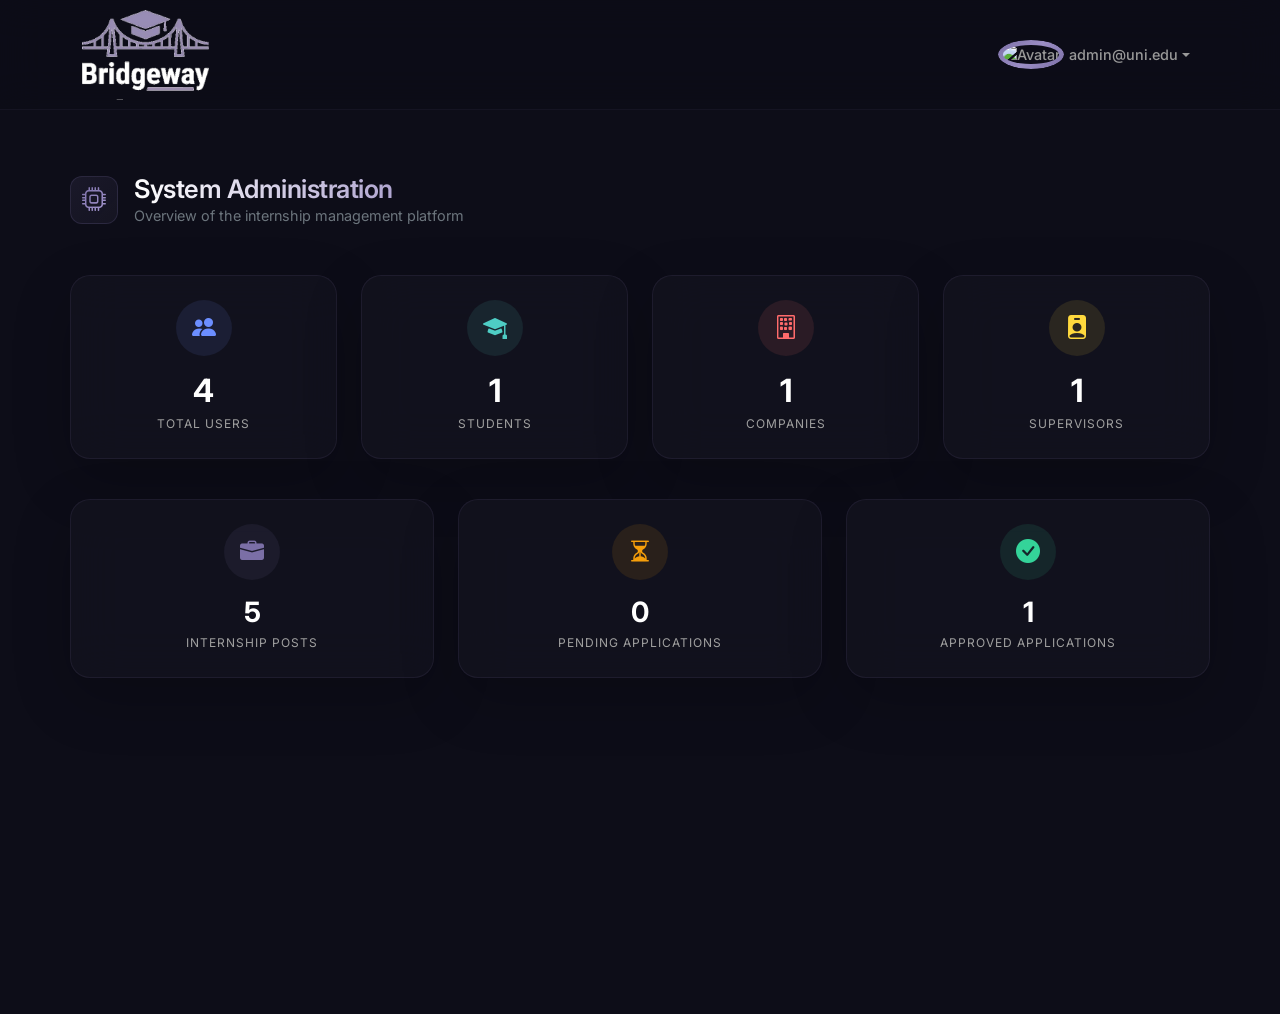
==== admin.html @ b1918a03 "Deploy landing page and demos to GitHub Pages" ====
<!DOCTYPE html>

<html data-bs-theme="dark" lang="en">
<head>
<meta charset="utf-8"/>
<meta content="width=device-width, initial-scale=1.0" name="viewport"/>
<title>University Admin Dashboard - Bridgeway</title>
<link href="https://cdn.jsdelivr.net/npm/bootstrap@5.3.0/dist/css/bootstrap.min.css" rel="stylesheet"/>
<link href="https://fonts.googleapis.com/css2?family=Inter:wght@300;400;500;600;700&amp;display=swap" rel="stylesheet"/>
<link href="https://cdn.jsdelivr.net/npm/bootstrap-icons@1.11.0/font/bootstrap-icons.css" rel="stylesheet"/>
<link href="css/site.css?v=UJ7ySZKUThMV98PGO5guDi1G_SBM0ghPdgVVkOLqP_Y" rel="stylesheet">
</link></head>
<body class="position-relative" style="min-height: 100vh; overflow-x: hidden;">
<div class="bg-blob"></div>
<div class="bg-blob-2"></div>
<div class="bg-blob-3"></div>
<nav class="navbar navbar-expand-lg sticky-top" id="mainNav" style="z-index: 1000;">
<div class="container">
<a class="navbar-brand d-flex align-items-center py-0" href="index.html" style="margin-right: 2rem;">
<img alt="Bridgeway" src="images/logo.png?v=2" style="height: 90px; object-fit: contain;"/>
</a>
<button class="navbar-toggler" data-bs-target="#navbarNav" data-bs-toggle="collapse" type="button">
<span class="navbar-toggler-icon"></span>
</button>
<div class="collapse navbar-collapse" id="navbarNav">
<ul class="navbar-nav ms-auto align-items-center">
<li class="nav-item dropdown">
<a aria-expanded="false" class="nav-link dropdown-toggle d-flex align-items-center" data-bs-toggle="dropdown" href="#" id="navbarDropdown" role="button" style="color: #fff; font-weight: 500;">
<div class="profile-avatar me-2">
<img alt="Avatar" class="rounded-circle" height="32" src="https://ui-avatars.com/api/?name=admin@uni.edu&amp;background=141420&amp;color=9B8EC4&amp;size=32" width="32"/>
</div>
<span>admin@uni.edu</span>
</a>
<ul aria-labelledby="navbarDropdown" class="dropdown-menu dropdown-menu-end shadow-lg premium-dropdown" style="background: rgba(20, 20, 32, 0.95); backdrop-filter: blur(16px); border: 1px solid rgba(123, 111, 166, 0.15); border-radius: 12px; min-width: 220px; padding: 0.5rem; margin-top: 10px;">
<li>
<div class="px-3 py-2">
<small class="text-muted d-block mb-1" style="font-size: 0.7rem; text-transform: uppercase; letter-spacing: 1.5px;">Signed in as</small>
<strong style="color: #fff; font-size: 0.9rem; word-break: break-all;">admin@uni.edu</strong>
</div>
</li>
<li><hr class="dropdown-divider" style="border-color: rgba(123, 111, 166, 0.1); margin: 0.4rem 0;"/></li>
<li>
<a class="dropdown-item d-flex align-items-center" href="#" style="color: #ccc; border-radius: 8px; padding: 0.5rem 1rem;">
<i class="bi bi-person me-2" style="color:#7B6FA6;"></i> My Profile
                                    </a>
</li>
<li>
<a class="dropdown-item d-flex align-items-center" href="#" style="color: #ccc; border-radius: 8px; padding: 0.5rem 1rem;">
<i class="bi bi-gear me-2" style="color:#7B6FA6;"></i> Settings
                                    </a>
</li>
<li><hr class="dropdown-divider" style="border-color: rgba(123, 111, 166, 0.1); margin: 0.4rem 0;"/></li>
<li>
<form action="index.html" class="m-0 p-0" method="get">
<button class="dropdown-item d-flex align-items-center text-danger w-100 logout-btn" style="border-radius: 8px; padding: 0.5rem 1rem;" type="submit">
<i class="bi bi-box-arrow-right me-2"></i> Logout
                                        </button>
<input name="__RequestVerificationToken" type="hidden" value="CfDJ8EG141ZuL5dMm9925zzlYXS6kbwPdbvfTHVeyTjnJnSS9TiBDncG2cQsc976I3DQNIOGtUJaD5OEcI_9xfXfoqrJraQ-oEiCGIv7Y32ET3iluAPe0zQC4BBpzRICbFfIr3ZglfAmv4Jympd_bW-uQCppmQPESmj226uGtYnERm67KpGrQsYj3_W2Mtg0tj5hKQ"/></form>
</li>
</ul>
</li>
</ul>
</div>
</div>
</nav>
<main>
<div class="position-relative" style="min-height: calc(100vh - 80px); overflow: hidden; padding: 2rem 0;">
<div class="container position-relative z-1 dashboard-wrapper">
<div class="dashboard-header mb-5 d-flex align-items-center animate-slide-left">
<div class="premium-icon-box" style="width: 48px; height: 48px; border-radius: 12px; margin-right: 1rem;">
<i class="bi bi-cpu"></i>
</div>
<div>
<h2 class="mb-0 gradient-text">System Administration</h2>
<p class="text-secondary mb-0" style="font-size: 0.9rem;">Overview of the internship management platform</p>
</div>
</div>
<!-- Stats Cards Row 1 -->
<div class="row mb-4">
<div class="col-md-3 mb-3">
<div class="premium-card text-center p-4 admin-card" onclick="showDetail('users')">
<div class="stat-icon-circle mx-auto mb-3" style="width: 56px; height: 56px; background: rgba(108,142,255,0.1); border-radius: 50%; display: flex; align-items: center; justify-content: center;">
<i class="bi bi-people-fill" style="font-size:1.5rem; color:#6c8eff;"></i>
</div>
<h2 style="color:#fff; font-weight: 700; margin:0;">4</h2>
<small style="color:#a0a0a0; text-transform: uppercase; font-size: 0.75rem; letter-spacing: 1px;">Total Users</small>
</div>
</div>
<div class="col-md-3 mb-3">
<div class="premium-card text-center p-4 admin-card" onclick="showDetail('students')">
<div class="stat-icon-circle mx-auto mb-3" style="width: 56px; height: 56px; background: rgba(78,205,196,0.1); border-radius: 50%; display: flex; align-items: center; justify-content: center;">
<i class="bi bi-mortarboard-fill" style="font-size:1.5rem; color:#4ecdc4;"></i>
</div>
<h2 style="color:#fff; font-weight: 700; margin:0;">1</h2>
<small style="color:#a0a0a0; text-transform: uppercase; font-size: 0.75rem; letter-spacing: 1px;">Students</small>
</div>
</div>
<div class="col-md-3 mb-3">
<div class="premium-card text-center p-4 admin-card" onclick="showDetail('companies')">
<div class="stat-icon-circle mx-auto mb-3" style="width: 56px; height: 56px; background: rgba(255,107,107,0.1); border-radius: 50%; display: flex; align-items: center; justify-content: center;">
<i class="bi bi-building" style="font-size:1.5rem; color:#ff6b6b;"></i>
</div>
<h2 style="color:#fff; font-weight: 700; margin:0;">1</h2>
<small style="color:#a0a0a0; text-transform: uppercase; font-size: 0.75rem; letter-spacing: 1px;">Companies</small>
</div>
</div>
<div class="col-md-3 mb-3">
<div class="premium-card text-center p-4 admin-card" onclick="showDetail('supervisors')">
<div class="stat-icon-circle mx-auto mb-3" style="width: 56px; height: 56px; background: rgba(255,217,61,0.1); border-radius: 50%; display: flex; align-items: center; justify-content: center;">
<i class="bi bi-person-badge-fill" style="font-size:1.5rem; color:#ffd93d;"></i>
</div>
<h2 style="color:#fff; font-weight: 700; margin:0;">1</h2>
<small style="color:#a0a0a0; text-transform: uppercase; font-size: 0.75rem; letter-spacing: 1px;">Supervisors</small>
</div>
</div>
</div>
<!-- Stats Cards Row 2 -->
<div class="row mb-5">
<div class="col-md-4 mb-3">
<div class="premium-card text-center p-4 admin-card" onclick="showDetail('posts')">
<div class="stat-icon-circle mx-auto mb-3" style="width: 56px; height: 56px; background: rgba(123,111,166,0.1); border-radius: 50%; display: flex; align-items: center; justify-content: center;">
<i class="bi bi-briefcase-fill" style="font-size:1.5rem; color:#7B6FA6;"></i>
</div>
<h3 style="color:#fff; font-weight: 700; margin:0;">5</h3>
<small style="color:#a0a0a0; text-transform: uppercase; font-size: 0.75rem; letter-spacing: 1px;">Internship Posts</small>
</div>
</div>
<div class="col-md-4 mb-3">
<div class="premium-card text-center p-4 admin-card" onclick="showDetail('pending')">
<div class="stat-icon-circle mx-auto mb-3" style="width: 56px; height: 56px; background: rgba(245,158,11,0.1); border-radius: 50%; display: flex; align-items: center; justify-content: center;">
<i class="bi bi-hourglass-split" style="font-size:1.5rem; color:#f59e0b;"></i>
</div>
<h3 style="color:#fff; font-weight: 700; margin:0;">0</h3>
<small style="color:#a0a0a0; text-transform: uppercase; font-size: 0.75rem; letter-spacing: 1px;">Pending Applications</small>
</div>
</div>
<div class="col-md-4 mb-3">
<div class="premium-card text-center p-4 admin-card" onclick="showDetail('approved')">
<div class="stat-icon-circle mx-auto mb-3" style="width: 56px; height: 56px; background: rgba(52,211,153,0.1); border-radius: 50%; display: flex; align-items: center; justify-content: center;">
<i class="bi bi-check-circle-fill" style="font-size:1.5rem; color:#34d399;"></i>
</div>
<h3 style="color:#fff; font-weight: 700; margin:0;">1</h3>
<small style="color:#a0a0a0; text-transform: uppercase; font-size: 0.75rem; letter-spacing: 1px;">Approved Applications</small>
</div>
</div>
</div>
<!-- Detail Panels -->
<!-- Users -->
<div class="detail-panel premium-card p-4" id="detail-users" style="display:none; animation: fadeIn 0.3s ease;">
<div class="d-flex justify-content-between align-items-center mb-4">
<h5 style="color:#fff; font-weight: 600; margin:0;">All System Users</h5>
<button class="btn btn-sm text-secondary" onclick="document.getElementById('detail-users').style.display='none'"><i class="bi bi-x-lg"></i></button>
</div>
<div class="premium-table-container shadow-sm">
<table class="table-custom mb-0">
<thead><tr><th>ID</th><th>Email</th><th>Role</th><th>College</th></tr></thead>
<tbody>
<tr>
<td style="color:#fff;">1</td>
<td>admin@uni.edu</td>
<td><span class="badge" style="background: rgba(123,111,166,0.1); color: #9B8EC4;">Admin</span></td>
<td>College of IT</td>
</tr>
<tr>
<td style="color:#fff;">2</td>
<td>dr.smith@uni.edu</td>
<td><span class="badge" style="background: rgba(123,111,166,0.1); color: #9B8EC4;">Supervisor</span></td>
<td>College of IT</td>
</tr>
<tr>
<td style="color:#fff;">3</td>
<td>hr@techcorp.com</td>
<td><span class="badge" style="background: rgba(123,111,166,0.1); color: #9B8EC4;">Company</span></td>
<td>College of IT</td>
</tr>
<tr>
<td style="color:#fff;">4</td>
<td>student1@uni.edu</td>
<td><span class="badge" style="background: rgba(123,111,166,0.1); color: #9B8EC4;">Student</span></td>
<td>College of IT</td>
</tr>
</tbody>
</table>
</div>
</div>
<!-- Students -->
<div class="detail-panel premium-card p-4" id="detail-students" style="display:none; animation: fadeIn 0.3s ease;">
<div class="d-flex justify-content-between align-items-center mb-4">
<h5 style="color:#fff; font-weight: 600; margin:0;">All Students</h5>
<button class="btn btn-sm text-secondary" onclick="document.getElementById('detail-students').style.display='none'"><i class="bi bi-x-lg"></i></button>
</div>
<div class="premium-table-container shadow-sm">
<table class="table-custom mb-0">
<thead><tr><th>ID</th><th>Name</th><th>Department</th><th>GPA</th><th>Supervisor</th></tr></thead>
<tbody>
<tr>
<td style="color:#fff;">4</td>
<td style="font-weight: 500;">Alice Johnson</td>
<td>Software Engineering</td>
<td><span class="badge" style="background: rgba(255,255,255,0.1); color:#ccc;">3.5</span></td>
<td>Dr. John Smith</td>
</tr>
</tbody>
</table>
</div>
</div>
<!-- Companies -->
<div class="detail-panel premium-card p-4" id="detail-companies" style="display:none; animation: fadeIn 0.3s ease;">
<div class="d-flex justify-content-between align-items-center mb-4">
<h5 style="color:#fff; font-weight: 600; margin:0;">All Companies</h5>
<button class="btn btn-sm text-secondary" onclick="document.getElementById('detail-companies').style.display='none'"><i class="bi bi-x-lg"></i></button>
</div>
<div class="premium-table-container shadow-sm">
<table class="table-custom mb-0">
<thead><tr><th>ID</th><th>Company Name</th><th>Contact</th><th>Location</th><th>Description</th></tr></thead>
<tbody>
<tr>
<td style="color:#fff;">3</td>
<td style="font-weight: 500;"><i class="bi bi-building me-2 text-secondary"></i>Tech Corp Inc.</td>
<td>hr@techcorp.com</td>
<td>Amman</td>
<td><small style="color:#aaa;">Leading tech firm</small></td>
</tr>
</tbody>
</table>
</div>
</div>
<!-- Supervisors -->
<div class="detail-panel premium-card p-4" id="detail-supervisors" style="display:none; animation: fadeIn 0.3s ease;">
<div class="d-flex justify-content-between align-items-center mb-4">
<h5 style="color:#fff; font-weight: 600; margin:0;">All Supervisors</h5>
<button class="btn btn-sm text-secondary" onclick="document.getElementById('detail-supervisors').style.display='none'"><i class="bi bi-x-lg"></i></button>
</div>
<div class="premium-table-container shadow-sm">
<table class="table-custom mb-0">
<thead><tr><th>ID</th><th>Name</th><th>Department</th><th>College</th></tr></thead>
<tbody>
<tr>
<td style="color:#fff;">2</td>
<td style="font-weight: 500;">Dr. John Smith</td>
<td>Computer Science</td>
<td>College of IT</td>
</tr>
</tbody>
</table>
</div>
</div>
<!-- Internship Posts -->
<div class="detail-panel premium-card p-4" id="detail-posts" style="display:none; animation: fadeIn 0.3s ease;">
<div class="d-flex justify-content-between align-items-center mb-4">
<h5 style="color:#fff; font-weight: 600; margin:0;">All Internship Posts</h5>
<button class="btn btn-sm text-secondary" onclick="document.getElementById('detail-posts').style.display='none'"><i class="bi bi-x-lg"></i></button>
</div>
<div class="premium-table-container shadow-sm">
<table class="table-custom mb-0">
<thead><tr><th>ID</th><th>Title</th><th>Company</th><th>Deadline</th><th>Requirements</th></tr></thead>
<tbody>
<tr>
<td style="color:#fff;">1</td>
<td style="font-weight: 500;">test</td>
<td>Tech Corp Inc.</td>
<td>Feb 02, 2622</td>
<td><small style="color:#aaa;">test</small></td>
</tr>
<tr>
<td style="color:#fff;">2</td>
<td style="font-weight: 500;">test</td>
<td>Tech Corp Inc.</td>
<td>Jan 01, 0001</td>
<td><small style="color:#aaa;">test</small></td>
</tr>
<tr>
<td style="color:#fff;">3</td>
<td style="font-weight: 500;">test</td>
<td>Tech Corp Inc.</td>
<td>Jan 01, 0001</td>
<td><small style="color:#aaa;">test</small></td>
</tr>
<tr>
<td style="color:#fff;">4</td>
<td style="font-weight: 500;">asd</td>
<td>Tech Corp Inc.</td>
<td>Jan 01, 0001</td>
<td><small style="color:#aaa;">asd</small></td>
</tr>
<tr>
<td style="color:#fff;">5</td>
<td style="font-weight: 500;">asd</td>
<td>Tech Corp Inc.</td>
<td>Oct 10, 2026</td>
<td><small style="color:#aaa;">asd</small></td>
</tr>
</tbody>
</table>
</div>
</div>
<!-- Pending Applications -->
<div class="detail-panel premium-card p-4" id="detail-pending" style="display:none; animation: fadeIn 0.3s ease;">
<div class="d-flex justify-content-between align-items-center mb-4">
<h5 style="color:#fff; font-weight: 600; margin:0;">Pending Applications</h5>
<button class="btn btn-sm text-secondary" onclick="document.getElementById('detail-pending').style.display='none'"><i class="bi bi-x-lg"></i></button>
</div>
<div class="text-center py-4">
<p style="color:#777; margin:0;">No pending applications.</p>
</div>
</div>
<!-- Approved Applications -->
<div class="detail-panel premium-card p-4" id="detail-approved" style="display:none; animation: fadeIn 0.3s ease;">
<div class="d-flex justify-content-between align-items-center mb-4">
<h5 style="color:#fff; font-weight: 600; margin:0;">Approved Applications</h5>
<button class="btn btn-sm text-secondary" onclick="document.getElementById('detail-approved').style.display='none'"><i class="bi bi-x-lg"></i></button>
</div>
<div class="premium-table-container shadow-sm">
<table class="table-custom mb-0">
<thead><tr><th>ID</th><th>Student</th><th>Position</th><th>Company</th><th>Status</th></tr></thead>
<tbody>
<tr>
<td style="color:#fff;">2</td>
<td>Alice Johnson</td>
<td>test</td>
<td>Tech Corp Inc.</td>
<td><span class="badge-approved"><i class="bi bi-check-circle-fill me-1"></i>Approved</span></td>
</tr>
</tbody>
</table>
</div>
</div>
</div>
</div>
<style>
    @keyframes fadeIn {
        from { opacity: 0; transform: translateY(10px); }
        to { opacity: 1; transform: translateY(0); }
    }
    .admin-card:hover {
        transform: translateY(-5px) !important;
        box-shadow: 0 15px 30px rgba(0,0,0,0.4), inset 0 1px 0 rgba(255,255,255,0.15) !important;
        border-color: rgba(123, 111, 166, 0.4) !important;
    }
</style>
<script>
    function showDetail(type) {
        document.querySelectorAll('.detail-panel').forEach(p => p.style.display = 'none');
        document.querySelectorAll('.admin-card').forEach(c => c.style.borderColor = 'rgba(255, 255, 255, 0.08)');

        var panel = document.getElementById('detail-' + type);
        if (panel.dataset.open === 'true') {
            panel.dataset.open = 'false';
            return;
        }

        document.querySelectorAll('.detail-panel').forEach(p => p.dataset.open = 'false');

        panel.style.display = 'block';
        panel.dataset.open = 'true';
    }
</script>
</main>
<script src="https://cdn.jsdelivr.net/npm/bootstrap@5.3.0/dist/js/bootstrap.bundle.min.js"></script>
<script src="js/site.js?v=DLk_NJefq1UXFz713WZkG8RvA7zmrtavjk_auXyAP4o"></script>
<script>
        // Navbar scroll effect
        window.addEventListener('scroll', () => {
            const nav = document.getElementById('mainNav');
            if (nav) {
                nav.classList.toggle('scrolled', window.scrollY > 30);
            }
        });

        // Staggered fade-in for cards on page load
        document.addEventListener('DOMContentLoaded', () => {
            const cards = document.querySelectorAll('.premium-card, .admin-card, .stat-card');
            cards.forEach((card, i) => {
                card.classList.add('animate-in');
                card.style.animationDelay = `${0.08 * i}s`;
            });
        });
    </script>
</body>
</html>
---- css/site.css ----
/* ===== BRIDGEWAY DESIGN SYSTEM v2 ===== */
/* Brand Colors:
   --bw-primary:   #7B6FA6
   --bw-accent:    #9B8EC4
   --bw-highlight: #A99AD4
   --bw-surface:   #141420
   --bw-bg:        #0D0D18
*/

/* ===== BASE & TYPOGRAPHY ===== */
*, *::before, *::after {
    box-sizing: border-box;
}

html, body {
    font-family: 'Inter', -apple-system, BlinkMacSystemFont, "Segoe UI", Roboto, sans-serif;
    margin: 0;
    padding: 0;
    min-height: 100vh;
    background: #0D0D18;
    color: #d0d0d8;
}

/* ===== STAGGERED FADE-IN ANIMATIONS ===== */
@keyframes fadeInUp {
    from { opacity: 0; transform: translateY(24px); }
    to   { opacity: 1; transform: translateY(0); }
}
@keyframes fadeInScale {
    from { opacity: 0; transform: scale(0.92); }
    to   { opacity: 1; transform: scale(1); }
}
@keyframes slideInLeft {
    from { opacity: 0; transform: translateX(-30px); }
    to   { opacity: 1; transform: translateX(0); }
}
@keyframes slideInRight {
    from { opacity: 0; transform: translateX(30px); }
    to   { opacity: 1; transform: translateX(0); }
}
@keyframes shimmer {
    0%   { background-position: -200% 0; }
    100% { background-position: 200% 0; }
}
@keyframes pulseGlow {
    0%, 100% { box-shadow: 0 0 20px rgba(123, 111, 166, 0.15); }
    50%      { box-shadow: 0 0 35px rgba(123, 111, 166, 0.3); }
}
@keyframes blobFloat {
    0%   { transform: translate(0, 0) scale(1); }
    50%  { transform: translate(20px, -15px) scale(1.03); }
    100% { transform: translate(-10px, 10px) scale(0.98); }
}
@keyframes rotateGradient {
    0%   { filter: hue-rotate(0deg); }
    100% { filter: hue-rotate(15deg); }
}

/* Stagger utility classes */
.animate-in { animation: fadeInUp 0.6s ease-out both; }
.animate-in-scale { animation: fadeInScale 0.5s ease-out both; }
.animate-slide-left { animation: slideInLeft 0.6s ease-out both; }
.animate-slide-right { animation: slideInRight 0.6s ease-out both; }
.delay-1 { animation-delay: 0.1s; }
.delay-2 { animation-delay: 0.2s; }
.delay-3 { animation-delay: 0.3s; }
.delay-4 { animation-delay: 0.4s; }
.delay-5 { animation-delay: 0.5s; }
.delay-6 { animation-delay: 0.6s; }
.delay-7 { animation-delay: 0.7s; }

/* ===== NAVBAR ===== */
.navbar {
    background: rgba(13, 13, 24, 0.7);
    backdrop-filter: blur(20px);
    -webkit-backdrop-filter: blur(20px);
    border-bottom: 1px solid rgba(123, 111, 166, 0.08);
    padding: 0.6rem 0;
    transition: all 0.3s ease;
}
.navbar.scrolled {
    background: rgba(13, 13, 24, 0.95);
    box-shadow: 0 4px 30px rgba(0, 0, 0, 0.3);
}

.navbar-brand {
    font-weight: 700;
    font-size: 1.25rem;
    color: #ffffff !important;
    letter-spacing: -0.5px;
    display: flex;
    align-items: center;
    gap: 0.5rem;
    transition: transform 0.3s ease;
}
.navbar-brand:hover {
    transform: scale(1.03);
}

.navbar-brand img {
    height: 70px;
    width: auto;
    transition: transform 0.3s ease;
}
.navbar-brand:hover img {
    transform: rotate(-5deg) scale(1.1);
}

.navbar-toggler {
    border-color: rgba(123, 111, 166, 0.3);
}

.nav-link {
    color: #999999 !important;
    font-size: 0.9rem;
    transition: color 0.2s ease;
}
.nav-link:hover {
    color: #fff !important;
}

/* ===== LOGIN PAGE ===== */
.login-wrapper {
    min-height: 100vh;
    display: flex;
    align-items: center;
    justify-content: center;
    background: #0D0D18;
    padding: 2rem;
}

.login-card {
    width: 100%;
    max-width: 400px;
    background: #141420;
    border: 1px solid rgba(123, 111, 166, 0.15);
    border-radius: 12px;
    padding: 2.5rem 2rem;
}

/* ===== DASHBOARD PAGES ===== */
.dashboard-wrapper {
    padding: 2rem 0;
    min-height: calc(100vh - 60px);
}

.dashboard-header {
    margin-bottom: 2rem;
}

.dashboard-header h1, .dashboard-header h2 {
    font-size: 1.6rem;
    font-weight: 600;
    color: #ffffff;
    margin-bottom: 0.25rem;
}

.dashboard-header p {
    color: #777777;
    font-size: 0.9rem;
}

.stat-card {
    background: #141420;
    border: 1px solid rgba(123, 111, 166, 0.1);
    border-radius: 10px;
    padding: 1.25rem;
    transition: all 0.3s ease;
}
.stat-card:hover {
    border-color: rgba(123, 111, 166, 0.25);
    transform: translateY(-3px);
}

.stat-card .stat-icon {
    width: 40px;
    height: 40px;
    border-radius: 8px;
    display: flex;
    align-items: center;
    justify-content: center;
    font-size: 1.2rem;
    margin-bottom: 0.75rem;
    background: rgba(123, 111, 166, 0.1);
    color: #9B8EC4;
}

.stat-card .stat-value {
    font-size: 1.6rem;
    font-weight: 700;
    color: #ffffff;
}

.stat-card .stat-label {
    font-size: 0.8rem;
    color: #777777;
}

/* ===== GENERAL CARD ===== */
.glass-card {
    background: #141420;
    border: 1px solid rgba(123, 111, 166, 0.1);
    border-radius: 10px;
    padding: 1.25rem;
}

/* ===== BUTTONS ===== */
.btn-primary-action {
    background: #7B6FA6;
    border: none;
    color: #ffffff;
    border-radius: 8px;
    padding: 0.55rem 1.25rem;
    font-weight: 600;
    font-size: 0.85rem;
    transition: all 0.3s ease;
    cursor: pointer;
    position: relative;
    overflow: hidden;
}
.btn-primary-action:hover {
    background: #9B8EC4;
    transform: translateY(-1px);
    box-shadow: 0 5px 15px rgba(123, 111, 166, 0.3);
}

.btn-secondary-action {
    background: transparent;
    border: 1px solid rgba(123, 111, 166, 0.2);
    color: #cccccc;
    border-radius: 8px;
    padding: 0.55rem 1.25rem;
    font-weight: 500;
    font-size: 0.85rem;
    transition: all 0.3s ease;
    cursor: pointer;
}
.btn-secondary-action:hover {
    border-color: #7B6FA6;
    color: #ffffff;
    background: rgba(123, 111, 166, 0.06);
}

.btn-danger-action {
    background: transparent;
    border: 1px solid rgba(123, 111, 166, 0.15);
    color: #ff6b6b;
    border-radius: 8px;
    padding: 0.55rem 1.25rem;
    font-weight: 500;
    font-size: 0.85rem;
    transition: all 0.3s ease;
    cursor: pointer;
}
.btn-danger-action:hover {
    border-color: #ff6b6b;
    background: rgba(255, 107, 107, 0.08);
}

.btn-outline-danger {
    border-radius: 6px;
    font-weight: 500;
    font-size: 0.8rem;
    border-color: rgba(123, 111, 166, 0.15);
    color: #999999;
    transition: all 0.3s ease;
}
.btn-outline-danger:hover {
    border-color: #ff6b6b;
    color: #ff6b6b;
    background: rgba(255, 107, 107, 0.06);
}

/* ===== TABLE STYLES ===== */
.table-custom {
    background: transparent;
    color: #cccccc;
    width: 100%;
    border-collapse: collapse;
}

.table-custom thead th {
    background: rgba(13, 13, 24, 0.8);
    border-bottom: 1px solid rgba(123, 111, 166, 0.1);
    font-weight: 500;
    font-size: 0.8rem;
    text-transform: uppercase;
    letter-spacing: 0.5px;
    color: #7B6FA6;
    padding: 0.75rem 1rem;
    text-align: left;
}

.table-custom tbody td {
    border-bottom: 1px solid rgba(123, 111, 166, 0.06);
    padding: 0.75rem 1rem;
    vertical-align: middle;
    font-size: 0.875rem;
}

.table-custom tbody tr {
    transition: all 0.2s ease;
}
.table-custom tbody tr:hover {
    background: rgba(123, 111, 166, 0.06);
    transform: scale(1.005);
}

/* ===== BADGES ===== */
.badge-pending {
    background: rgba(212, 167, 44, 0.1);
    color: #d4a72c;
    padding: 0.3rem 0.65rem;
    border-radius: 20px;
    font-weight: 500;
    font-size: 0.75rem;
    border: 1px solid rgba(212, 167, 44, 0.2);
    display: inline-flex;
    align-items: center;
    gap: 0.25rem;
}

.badge-approved {
    background: rgba(92, 184, 92, 0.1);
    color: #5cb85c;
    padding: 0.3rem 0.65rem;
    border-radius: 20px;
    font-weight: 500;
    font-size: 0.75rem;
    border: 1px solid rgba(92, 184, 92, 0.2);
    display: inline-flex;
    align-items: center;
    gap: 0.25rem;
}

.badge-rejected {
    background: rgba(217, 83, 79, 0.1);
    color: #d9534f;
    padding: 0.3rem 0.65rem;
    border-radius: 20px;
    font-weight: 500;
    font-size: 0.75rem;
    border: 1px solid rgba(217, 83, 79, 0.2);
    display: inline-flex;
    align-items: center;
    gap: 0.25rem;
}

/* ===== DIVIDER ===== */
.divider {
    border: none;
    border-top: 1px solid rgba(123, 111, 166, 0.1);
    margin: 1.25rem 0;
}

/* ===== SCROLLBAR ===== */
::-webkit-scrollbar { width: 6px; }
::-webkit-scrollbar-track { background: #0D0D18; }
::-webkit-scrollbar-thumb { background: rgba(123, 111, 166, 0.2); border-radius: 3px; }
::-webkit-scrollbar-thumb:hover { background: rgba(123, 111, 166, 0.35); }

/* ===== PREMIUM UI GLOBALS ===== */
.premium-card {
    background: rgba(20, 20, 32, 0.7);
    backdrop-filter: blur(24px);
    -webkit-backdrop-filter: blur(24px);
    border: 1px solid rgba(123, 111, 166, 0.12);
    border-radius: 20px;
    box-shadow: 0 20px 60px rgba(0, 0, 0, 0.2);
    overflow: hidden;
    transition: all 0.4s cubic-bezier(0.25, 0.46, 0.45, 0.94);
    position: relative;
}
.premium-card::before {
    content: '';
    position: absolute;
    top: 0;
    left: -100%;
    width: 100%;
    height: 100%;
    background: linear-gradient(
        90deg,
        transparent,
        rgba(123, 111, 166, 0.03),
        transparent
    );
    transition: left 0.6s ease;
    pointer-events: none;
    z-index: 0;
}
.premium-card:hover::before {
    left: 100%;
}
.premium-card:hover {
    border-color: rgba(123, 111, 166, 0.22);
    box-shadow: 0 25px 70px rgba(0, 0, 0, 0.3), 0 0 0 1px rgba(123, 111, 166, 0.08);
    transform: translateY(-2px);
}
.premium-card > * {
    position: relative;
    z-index: 1;
}

.premium-header {
    background: linear-gradient(135deg, rgba(20, 20, 32, 0.9), rgba(13, 13, 24, 0.95));
    padding: 2.5rem;
    border-bottom: 1px solid rgba(123, 111, 166, 0.1);
}
.premium-header h3 {
    font-weight: 700;
    background: linear-gradient(90deg, #ffffff, #9B8EC4);
    -webkit-background-clip: text;
    -webkit-text-fill-color: transparent;
    letter-spacing: -0.5px;
    margin: 0;
}
.premium-input {
    background: rgba(13, 13, 24, 0.6) !important;
    border: 1px solid rgba(123, 111, 166, 0.15) !important;
    border-radius: 12px !important;
    color: #fff !important;
    padding: 0.85rem 1.2rem !important;
    font-size: 0.95rem;
    transition: all 0.3s ease !important;
}
.premium-input::placeholder {
    color: rgba(255, 255, 255, 0.3) !important;
}
.premium-input:focus {
    background: rgba(13, 13, 24, 0.8) !important;
    border-color: #7B6FA6 !important;
    box-shadow: 0 0 0 4px rgba(123, 111, 166, 0.15), 0 0 20px rgba(123, 111, 166, 0.1) !important;
}
.premium-label {
    font-weight: 600;
    color: #9B8EC4;
    text-transform: uppercase;
    letter-spacing: 1px;
    font-size: 0.75rem;
    margin-bottom: 0.6rem;
    display: block;
}
.premium-btn {
    background: linear-gradient(135deg, #7B6FA6, #9B8EC4);
    border: none;
    border-radius: 12px;
    color: white;
    font-weight: 600;
    padding: 0.85rem 2.5rem;
    transition: all 0.3s cubic-bezier(0.25, 0.46, 0.45, 0.94);
    box-shadow: 0 8px 20px rgba(123, 111, 166, 0.25);
    display: inline-flex;
    align-items: center;
    justify-content: center;
    position: relative;
    overflow: hidden;
}
.premium-btn::after {
    content: '';
    position: absolute;
    top: 50%;
    left: 50%;
    width: 0;
    height: 0;
    background: rgba(255, 255, 255, 0.15);
    border-radius: 50%;
    transform: translate(-50%, -50%);
    transition: width 0.5s ease, height 0.5s ease;
}
.premium-btn:hover::after {
    width: 300px;
    height: 300px;
}
.premium-btn:hover {
    transform: translateY(-3px);
    box-shadow: 0 15px 35px rgba(123, 111, 166, 0.4);
    color: white;
}
.premium-btn:active {
    transform: translateY(-1px);
    box-shadow: 0 8px 20px rgba(123, 111, 166, 0.3);
}

.premium-btn-outline {
    background: transparent;
    border: 1px solid rgba(123, 111, 166, 0.2);
    border-radius: 12px;
    color: #aaa;
    font-weight: 600;
    padding: 0.85rem 2.5rem;
    transition: all 0.3s ease;
    display: inline-flex;
    align-items: center;
    justify-content: center;
    position: relative;
    overflow: hidden;
}
.premium-btn-outline::after {
    content: '';
    position: absolute;
    inset: 0;
    background: linear-gradient(135deg, rgba(123, 111, 166, 0.08), transparent);
    opacity: 0;
    transition: opacity 0.3s ease;
}
.premium-btn-outline:hover::after {
    opacity: 1;
}
.premium-btn-outline:hover {
    color: white;
    border-color: rgba(123, 111, 166, 0.4);
    transform: translateY(-2px);
}

.premium-icon-box {
    width: 52px;
    height: 52px;
    border-radius: 14px;
    background: linear-gradient(135deg, rgba(123, 111, 166, 0.12), rgba(155, 142, 196, 0.06));
    display: flex;
    align-items: center;
    justify-content: center;
    margin-right: 1.25rem;
    border: 1px solid rgba(123, 111, 166, 0.2);
    transition: all 0.3s ease;
}
.premium-icon-box:hover {
    transform: rotate(-5deg) scale(1.05);
    border-color: rgba(123, 111, 166, 0.4);
    box-shadow: 0 0 20px rgba(123, 111, 166, 0.15);
}
.premium-icon-box i {
    font-size: 1.5rem;
    background: linear-gradient(135deg, #7B6FA6, #A99AD4);
    -webkit-background-clip: text;
    -webkit-text-fill-color: transparent;
}

/* ===== AMBIENT BACKGROUND ===== */
.bg-blob {
    position: fixed;
    top: -120px;
    right: -120px;
    width: 450px;
    height: 450px;
    background: radial-gradient(circle, rgba(123, 111, 166, 0.1) 0%, rgba(0,0,0,0) 70%);
    border-radius: 50%;
    z-index: -1;
    pointer-events: none;
    animation: blobFloat 18s ease-in-out infinite;
}
.bg-blob-2 {
    position: fixed;
    bottom: -150px;
    left: -120px;
    width: 500px;
    height: 500px;
    background: radial-gradient(circle, rgba(155, 142, 196, 0.07) 0%, rgba(0,0,0,0) 70%);
    border-radius: 50%;
    z-index: -1;
    pointer-events: none;
    animation: blobFloat 22s ease-in-out infinite reverse;
}
.bg-blob-3 {
    position: fixed;
    top: 40%;
    left: 50%;
    width: 350px;
    height: 350px;
    background: radial-gradient(circle, rgba(123, 111, 166, 0.05) 0%, rgba(0,0,0,0) 70%);
    border-radius: 50%;
    z-index: -1;
    pointer-events: none;
    animation: blobFloat 15s ease-in-out infinite alternate;
}

.premium-table-container {
    background: rgba(13, 13, 24, 0.4);
    border: 1px solid rgba(123, 111, 166, 0.08);
    border-radius: 14px;
    overflow: hidden;
}

/* ===== PREMIUM DROPDOWN ===== */
.premium-dropdown {
    animation: fadeInUp 0.2s ease-out;
}
.premium-dropdown .dropdown-item {
    transition: all 0.2s ease;
}
.premium-dropdown .dropdown-item:hover, .premium-dropdown .dropdown-item:focus {
    background: rgba(123, 111, 166, 0.1);
    color: #fff !important;
    padding-left: 1.25rem;
}
.premium-dropdown .logout-btn:hover {
    background: rgba(220, 53, 69, 0.1) !important;
    color: #dc3545 !important;
    padding-left: 1.25rem;
}

/* ===== GRADIENT TEXT UTILITY ===== */
.gradient-text {
    font-weight: 700;
    background: linear-gradient(90deg, #ffffff, #9B8EC4);
    -webkit-background-clip: text;
    -webkit-text-fill-color: transparent;
    letter-spacing: -0.5px;
}

/* ===== NAV TABS (enhanced) ===== */
.nav-tabs {
    border-bottom: 1px solid rgba(123, 111, 166, 0.12) !important;
    gap: 0.25rem;
}
.nav-tabs .nav-link {
    position: relative;
    border: none !important;
    background: transparent !important;
    color: #666 !important;
    font-weight: 500;
    padding: 0.75rem 1.25rem;
    transition: all 0.3s ease;
    border-radius: 8px 8px 0 0;
}
.nav-tabs .nav-link::after {
    content: '';
    position: absolute;
    bottom: 0;
    left: 50%;
    width: 0;
    height: 2px;
    background: linear-gradient(90deg, #7B6FA6, #9B8EC4);
    transition: all 0.3s ease;
    transform: translateX(-50%);
    border-radius: 2px;
}
.nav-tabs .nav-link:hover {
    color: #bbb !important;
    background: rgba(123, 111, 166, 0.04) !important;
}
.nav-tabs .nav-link:hover::after {
    width: 40%;
}
.nav-tabs .nav-link.active {
    color: #fff !important;
    background: rgba(123, 111, 166, 0.06) !important;
}
.nav-tabs .nav-link.active::after {
    width: 70%;
}

/* ===== PROFILE AVATAR ===== */
.profile-avatar {
    position: relative;
    display: inline-block;
}
.profile-avatar::after {
    content: '';
    position: absolute;
    inset: -3px;
    border-radius: 50%;
    border: 2px solid transparent;
    background: linear-gradient(135deg, #7B6FA6, #9B8EC4, #7B6FA6) border-box;
    -webkit-mask: linear-gradient(#fff 0 0) content-box, linear-gradient(#fff 0 0);
    mask: linear-gradient(#fff 0 0) content-box, linear-gradient(#fff 0 0);
    -webkit-mask-composite: xor;
    mask-composite: exclude;
    padding: 3px;
    animation: rotateGradient 3s ease-in-out infinite alternate;
}

/* ===== ADMIN STAT CARDS ===== */
.admin-card {
    cursor: pointer;
    transition: all 0.4s cubic-bezier(0.25, 0.46, 0.45, 0.94) !important;
}
.admin-card:hover {
    transform: translateY(-6px) !important;
    box-shadow: 0 20px 40px rgba(0,0,0,0.35), 0 0 0 1px rgba(123, 111, 166, 0.2) !important;
}
.admin-card .stat-icon-circle {
    transition: transform 0.3s ease;
}
.admin-card:hover .stat-icon-circle {
    transform: scale(1.1) rotate(5deg);
}

/* ===== DETAIL PANEL ===== */
.detail-panel {
    animation: fadeInUp 0.4s ease-out;
}

/* ===== PAGE TRANSITIONS ===== */
main {
    animation: fadeInUp 0.4s ease-out;
}

/* ===== TOOLTIP-STYLE BADGE COUNT ===== */
.count-badge {
    background: linear-gradient(135deg, #7B6FA6, #9B8EC4);
    color: #fff;
    font-size: 0.7rem;
    font-weight: 700;
    padding: 0.15rem 0.45rem;
    border-radius: 20px;
    margin-left: 0.5rem;
    display: inline-block;
    min-width: 22px;
    text-align: center;
    box-shadow: 0 2px 8px rgba(123, 111, 166, 0.3);
}

/* ===== EMPTY STATE ===== */
.empty-state {
    padding: 3rem 2rem;
    text-align: center;
}
.empty-state i {
    font-size: 2.5rem;
    color: rgba(123, 111, 166, 0.25);
    margin-bottom: 1rem;
    display: block;
}

/* ===== INFO BANNER ===== */
.info-banner {
    background: rgba(123,111,166,0.04);
    border: 1px solid rgba(123,111,166,0.12);
    border-radius: 14px;
    padding: 1rem 1.25rem;
    transition: all 0.3s ease;
}
.info-banner:hover {
    border-color: rgba(123,111,166,0.25);
    background: rgba(123,111,166,0.06);
}
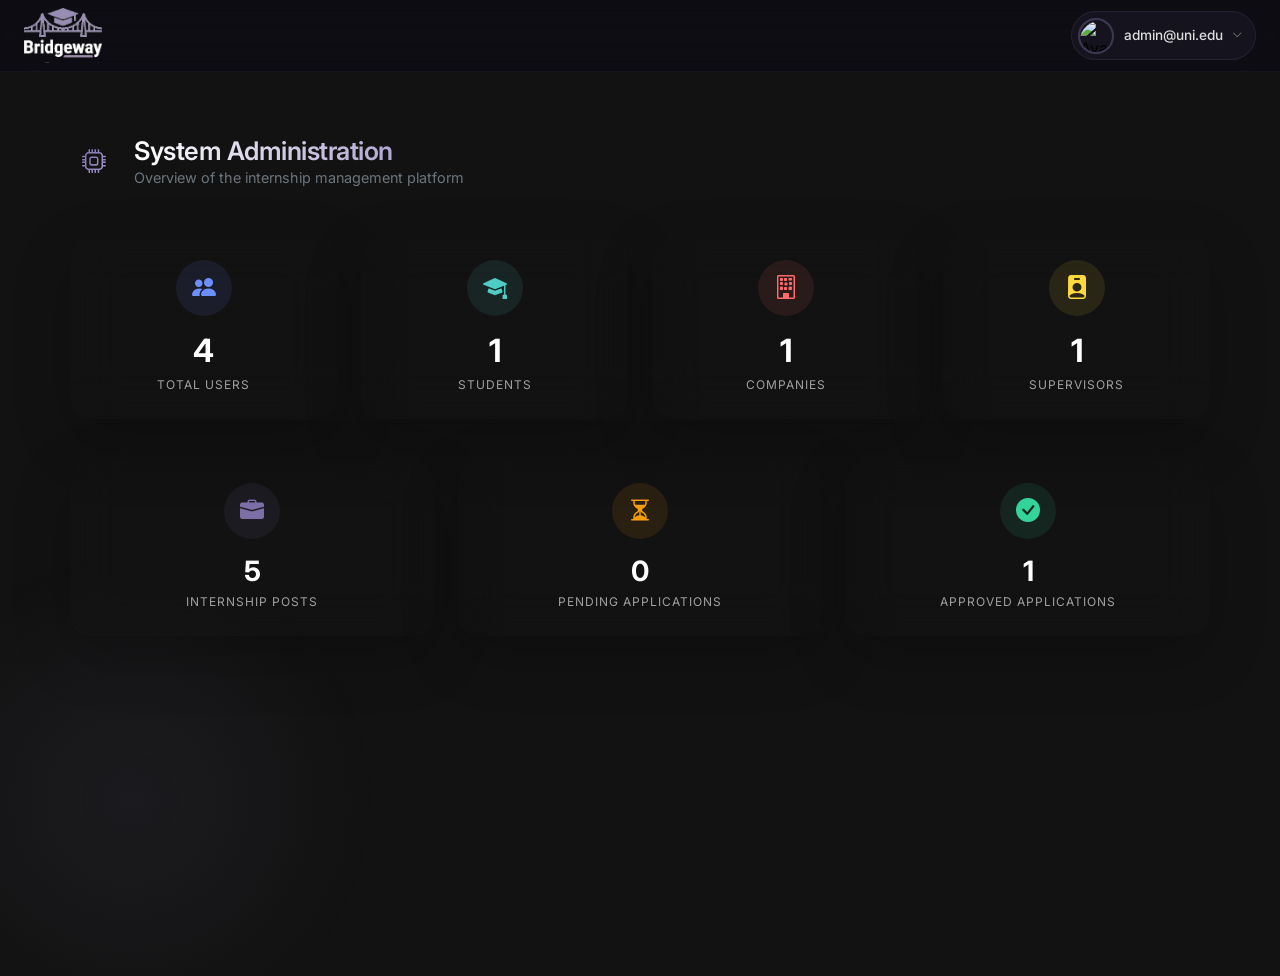
==== commit f2cc1733: "Update: new topbar, internship background, BAU graduation badge" ====
--- a/admin.html
+++ b/admin.html
@@ -8,61 +8,65 @@
 <link href="https://cdn.jsdelivr.net/npm/bootstrap@5.3.0/dist/css/bootstrap.min.css" rel="stylesheet"/>
 <link href="https://fonts.googleapis.com/css2?family=Inter:wght@300;400;500;600;700&amp;display=swap" rel="stylesheet"/>
 <link href="https://cdn.jsdelivr.net/npm/bootstrap-icons@1.11.0/font/bootstrap-icons.css" rel="stylesheet"/>
-<link href="css/site.css?v=UJ7ySZKUThMV98PGO5guDi1G_SBM0ghPdgVVkOLqP_Y" rel="stylesheet">
+<link href="css/site.css?v=A63YDZzwWDPajP1JJqTQMDVbI7FyiK1LTev2cKRr1CI" rel="stylesheet">
 </link></head>
 <body class="position-relative" style="min-height: 100vh; overflow-x: hidden;">
 <div class="bg-blob"></div>
 <div class="bg-blob-2"></div>
 <div class="bg-blob-3"></div>
-<nav class="navbar navbar-expand-lg sticky-top" id="mainNav" style="z-index: 1000;">
-<div class="container">
-<a class="navbar-brand d-flex align-items-center py-0" href="index.html" style="margin-right: 2rem;">
-<img alt="Bridgeway" src="images/logo.png?v=2" style="height: 90px; object-fit: contain;"/>
+<nav class="bw-topbar" id="mainNav">
+<div class="bw-topbar-inner">
+<!-- Logo -->
+<a class="bw-topbar-brand" href="index.html">
+<img alt="Bridgeway" src="images/logo.png?v=2"/>
 </a>
-<button class="navbar-toggler" data-bs-target="#navbarNav" data-bs-toggle="collapse" type="button">
-<span class="navbar-toggler-icon"></span>
-</button>
-<div class="collapse navbar-collapse" id="navbarNav">
-<ul class="navbar-nav ms-auto align-items-center">
-<li class="nav-item dropdown">
-<a aria-expanded="false" class="nav-link dropdown-toggle d-flex align-items-center" data-bs-toggle="dropdown" href="#" id="navbarDropdown" role="button" style="color: #fff; font-weight: 500;">
-<div class="profile-avatar me-2">
-<img alt="Avatar" class="rounded-circle" height="32" src="https://ui-avatars.com/api/?name=admin@uni.edu&amp;background=141420&amp;color=9B8EC4&amp;size=32" width="32"/>
-</div>
-<span>admin@uni.edu</span>
-</a>
-<ul aria-labelledby="navbarDropdown" class="dropdown-menu dropdown-menu-end shadow-lg premium-dropdown" style="background: rgba(20, 20, 32, 0.95); backdrop-filter: blur(16px); border: 1px solid rgba(123, 111, 166, 0.15); border-radius: 12px; min-width: 220px; padding: 0.5rem; margin-top: 10px;">
-<li>
-<div class="px-3 py-2">
-<small class="text-muted d-block mb-1" style="font-size: 0.7rem; text-transform: uppercase; letter-spacing: 1.5px;">Signed in as</small>
-<strong style="color: #fff; font-size: 0.9rem; word-break: break-all;">admin@uni.edu</strong>
-</div>
-</li>
-<li><hr class="dropdown-divider" style="border-color: rgba(123, 111, 166, 0.1); margin: 0.4rem 0;"/></li>
-<li>
-<a class="dropdown-item d-flex align-items-center" href="#" style="color: #ccc; border-radius: 8px; padding: 0.5rem 1rem;">
-<i class="bi bi-person me-2" style="color:#7B6FA6;"></i> My Profile
-                                    </a>
-</li>
-<li>
-<a class="dropdown-item d-flex align-items-center" href="#" style="color: #ccc; border-radius: 8px; padding: 0.5rem 1rem;">
-<i class="bi bi-gear me-2" style="color:#7B6FA6;"></i> Settings
-                                    </a>
-</li>
-<li><hr class="dropdown-divider" style="border-color: rgba(123, 111, 166, 0.1); margin: 0.4rem 0;"/></li>
-<li>
+<!-- Spacer -->
+<div style="flex: 1;"></div>
+<!-- Profile Pill -->
+<div class="bw-profile-pill" id="profilePill" onclick="document.getElementById('profileDropdown').classList.toggle('show')">
+<div class="bw-profile-avatar">
+<img alt="Avatar" src="https://ui-avatars.com/api/?name=admin@uni.edu&amp;background=1a1a2e&amp;color=9B8EC4&amp;size=36&amp;bold=true"/>
+</div>
+<span class="bw-profile-name">admin@uni.edu</span>
+<i class="bi bi-chevron-down bw-profile-chevron"></i>
+</div>
+<!-- Dropdown -->
+<div class="bw-profile-dropdown" id="profileDropdown">
+<div class="bw-dropdown-header">
+<div class="bw-dropdown-avatar">
+<img alt="Avatar" src="https://ui-avatars.com/api/?name=admin@uni.edu&amp;background=1a1a2e&amp;color=9B8EC4&amp;size=48&amp;bold=true"/>
+</div>
+<div>
+<div class="bw-dropdown-name">admin@uni.edu</div>
+<div class="bw-dropdown-role">Logged In</div>
+</div>
+</div>
+<div class="bw-dropdown-divider"></div>
+<a class="bw-dropdown-item" href="#">
+<i class="bi bi-person"></i> My Profile
+                    </a>
+<a class="bw-dropdown-item" href="#">
+<i class="bi bi-gear"></i> Settings
+                    </a>
+<div class="bw-dropdown-divider"></div>
 <form action="index.html" class="m-0 p-0" method="get">
-<button class="dropdown-item d-flex align-items-center text-danger w-100 logout-btn" style="border-radius: 8px; padding: 0.5rem 1rem;" type="submit">
-<i class="bi bi-box-arrow-right me-2"></i> Logout
-                                        </button>
-<input name="__RequestVerificationToken" type="hidden" value="CfDJ8EG141ZuL5dMm9925zzlYXS6kbwPdbvfTHVeyTjnJnSS9TiBDncG2cQsc976I3DQNIOGtUJaD5OEcI_9xfXfoqrJraQ-oEiCGIv7Y32ET3iluAPe0zQC4BBpzRICbFfIr3ZglfAmv4Jympd_bW-uQCppmQPESmj226uGtYnERm67KpGrQsYj3_W2Mtg0tj5hKQ"/></form>
-</li>
-</ul>
-</li>
-</ul>
+<button class="bw-dropdown-item bw-dropdown-logout" type="submit">
+<i class="bi bi-box-arrow-right"></i> Logout
+                        </button>
+<input name="__RequestVerificationToken" type="hidden" value="CfDJ8EG141ZuL5dMm9925zzlYXRWxKZ5pVNdVVxnoC5RauduuP0mVBiiO5dZb5HR0atqmOpSPuwEMf2lyw2S9lZ_QyxnW7WSvm3yksQajdgxAP28w06GB5NI0fhYC65Vo2-fbIrwr49kbF3leowCD3xGX4WPgAbhKUv4LEP889jABPCtPqGOiwZhmdcKN46j6jzDwg"/></form>
 </div>
 </div>
 </nav>
+<script>
+            // Close dropdown when clicking outside
+            document.addEventListener('click', function(e) {
+                const pill = document.getElementById('profilePill');
+                const dropdown = document.getElementById('profileDropdown');
+                if (pill && dropdown && !pill.contains(e.target) && !dropdown.contains(e.target)) {
+                    dropdown.classList.remove('show');
+                }
+            });
+        </script>
 <main>
 <div class="position-relative" style="min-height: calc(100vh - 80px); overflow: hidden; padding: 2rem 0;">
 <div class="container position-relative z-1 dashboard-wrapper">
--- a/css/site.css
+++ b/css/site.css
@@ -1,10 +1,31 @@
+
+:root {
+    --bw-bg: var(--bw-bg);
+    --bw-surface: var(--bw-surface);
+    --bw-bg-rgb: var(--bw-bg-rgb);
+    --bw-surface-rgb: var(--bw-surface-rgb);
+    --bw-text: var(--bw-text);
+    --bw-text-muted: var(--bw-text-muted);
+    --bw-border-color: var(--bw-border-color);
+}
+
+[data-bs-theme="light"] {
+    --bw-bg: #f8f9fa;
+    --bw-surface: #ffffff;
+    --bw-bg-rgb: 248, 249, 250;
+    --bw-surface-rgb: 255, 255, 255;
+    --bw-text: #212529;
+    --bw-text-muted: #6c757d;
+    --bw-border-color: 0, 0, 0;
+}
+
 /* ===== BRIDGEWAY DESIGN SYSTEM v2 ===== */
 /* Brand Colors:
    --bw-primary:   #7B6FA6
    --bw-accent:    #9B8EC4
    --bw-highlight: #A99AD4
-   --bw-surface:   #141420
-   --bw-bg:        #0D0D18
+   --bw-surface:   var(--bw-surface)
+   --bw-bg:        var(--bw-bg)
 */
 
 /* ===== BASE & TYPOGRAPHY ===== */
@@ -17,8 +38,8 @@
     margin: 0;
     padding: 0;
     min-height: 100vh;
-    background: #0D0D18;
-    color: #d0d0d8;
+    background: var(--bw-bg);
+    color: var(--bw-text);
 }
 
 /* ===== STAGGERED FADE-IN ANIMATIONS ===== */
@@ -43,8 +64,8 @@
     100% { background-position: 200% 0; }
 }
 @keyframes pulseGlow {
-    0%, 100% { box-shadow: 0 0 20px rgba(123, 111, 166, 0.15); }
-    50%      { box-shadow: 0 0 35px rgba(123, 111, 166, 0.3); }
+    0%, 100% { box-shadow: 0 0 20px rgba(var(--bw-border-color), 0.15); }
+    50%      { box-shadow: 0 0 35px rgba(var(--bw-border-color), 0.3); }
 }
 @keyframes blobFloat {
     0%   { transform: translate(0, 0) scale(1); }
@@ -69,55 +90,211 @@
 .delay-6 { animation-delay: 0.6s; }
 .delay-7 { animation-delay: 0.7s; }
 
-/* ===== NAVBAR ===== */
-.navbar {
-    background: rgba(13, 13, 24, 0.7);
-    backdrop-filter: blur(20px);
-    -webkit-backdrop-filter: blur(20px);
+/* ===== TOPBAR ===== */
+.bw-topbar {
+    position: sticky;
+    top: 0;
+    z-index: 1000;
+    background: rgba(10, 10, 20, 0.6);
+    backdrop-filter: blur(24px);
+    -webkit-backdrop-filter: blur(24px);
     border-bottom: 1px solid rgba(123, 111, 166, 0.08);
-    padding: 0.6rem 0;
-    transition: all 0.3s ease;
-}
-.navbar.scrolled {
-    background: rgba(13, 13, 24, 0.95);
-    box-shadow: 0 4px 30px rgba(0, 0, 0, 0.3);
-}
-
-.navbar-brand {
-    font-weight: 700;
-    font-size: 1.25rem;
-    color: #ffffff !important;
-    letter-spacing: -0.5px;
+    transition: all 0.3s ease;
+}
+.bw-topbar.scrolled {
+    background: rgba(10, 10, 20, 0.92);
+    box-shadow: 0 4px 30px rgba(0, 0, 0, 0.4);
+    border-bottom-color: rgba(123, 111, 166, 0.15);
+}
+.bw-topbar-inner {
+    max-width: 1400px;
+    margin: 0 auto;
     display: flex;
     align-items: center;
-    gap: 0.5rem;
+    padding: 0.5rem 1.5rem;
+    position: relative;
+}
+.bw-topbar-brand {
+    display: flex;
+    align-items: center;
+    text-decoration: none;
     transition: transform 0.3s ease;
 }
-.navbar-brand:hover {
+.bw-topbar-brand:hover {
     transform: scale(1.03);
 }
-
-.navbar-brand img {
-    height: 70px;
+.bw-topbar-brand img {
+    height: 55px;
     width: auto;
+    object-fit: contain;
     transition: transform 0.3s ease;
 }
-.navbar-brand:hover img {
-    transform: rotate(-5deg) scale(1.1);
-}
-
-.navbar-toggler {
+.bw-topbar-brand:hover img {
+    transform: rotate(-3deg) scale(1.05);
+}
+
+/* ===== PROFILE PILL ===== */
+.bw-profile-pill {
+    display: flex;
+    align-items: center;
+    gap: 0.6rem;
+    padding: 0.35rem 0.8rem 0.35rem 0.35rem;
+    background: rgba(123, 111, 166, 0.08);
+    border: 1px solid rgba(123, 111, 166, 0.15);
+    border-radius: 50px;
+    cursor: pointer;
+    transition: all 0.3s ease;
+    user-select: none;
+}
+.bw-profile-pill:hover {
+    background: rgba(123, 111, 166, 0.15);
     border-color: rgba(123, 111, 166, 0.3);
-}
-
-.nav-link {
-    color: #999999 !important;
+    box-shadow: 0 4px 20px rgba(123, 111, 166, 0.15);
+}
+.bw-profile-avatar {
+    position: relative;
+    width: 36px;
+    height: 36px;
+    border-radius: 50%;
+    overflow: hidden;
+    flex-shrink: 0;
+    border: 2px solid rgba(123, 111, 166, 0.4);
+    transition: border-color 0.3s ease;
+}
+.bw-profile-pill:hover .bw-profile-avatar {
+    border-color: #9B8EC4;
+}
+.bw-profile-avatar img {
+    width: 100%;
+    height: 100%;
+    object-fit: cover;
+    border-radius: 50%;
+}
+.bw-profile-name {
+    color: #ddd;
+    font-size: 0.85rem;
+    font-weight: 500;
+    max-width: 160px;
+    overflow: hidden;
+    text-overflow: ellipsis;
+    white-space: nowrap;
+}
+.bw-profile-chevron {
+    font-size: 0.65rem;
+    color: #888;
+    transition: transform 0.3s ease;
+}
+.bw-profile-pill:hover .bw-profile-chevron {
+    color: #9B8EC4;
+}
+
+/* ===== PROFILE DROPDOWN ===== */
+.bw-profile-dropdown {
+    position: absolute;
+    top: calc(100% + 8px);
+    right: 1.5rem;
+    width: 260px;
+    background: rgba(16, 16, 28, 0.96);
+    backdrop-filter: blur(24px);
+    -webkit-backdrop-filter: blur(24px);
+    border: 1px solid rgba(123, 111, 166, 0.15);
+    border-radius: 16px;
+    padding: 0.5rem;
+    box-shadow: 0 20px 60px rgba(0, 0, 0, 0.5), 0 0 0 1px rgba(123, 111, 166, 0.05);
+    opacity: 0;
+    visibility: hidden;
+    transform: translateY(-8px) scale(0.97);
+    transition: all 0.25s cubic-bezier(0.4, 0, 0.2, 1);
+    z-index: 2000;
+}
+.bw-profile-dropdown.show {
+    opacity: 1;
+    visibility: visible;
+    transform: translateY(0) scale(1);
+}
+.bw-dropdown-header {
+    display: flex;
+    align-items: center;
+    gap: 0.75rem;
+    padding: 0.75rem;
+    border-radius: 12px;
+    background: rgba(123, 111, 166, 0.06);
+}
+.bw-dropdown-avatar {
+    width: 40px;
+    height: 40px;
+    border-radius: 50%;
+    overflow: hidden;
+    flex-shrink: 0;
+    border: 2px solid rgba(123, 111, 166, 0.3);
+}
+.bw-dropdown-avatar img {
+    width: 100%;
+    height: 100%;
+    object-fit: cover;
+    border-radius: 50%;
+}
+.bw-dropdown-name {
+    font-weight: 600;
+    color: #fff;
     font-size: 0.9rem;
-    transition: color 0.2s ease;
-}
-.nav-link:hover {
-    color: #fff !important;
-}
+    line-height: 1.2;
+    word-break: break-all;
+}
+.bw-dropdown-role {
+    font-size: 0.7rem;
+    color: #9B8EC4;
+    text-transform: uppercase;
+    letter-spacing: 1px;
+    margin-top: 0.1rem;
+}
+.bw-dropdown-divider {
+    height: 1px;
+    background: rgba(123, 111, 166, 0.1);
+    margin: 0.4rem 0;
+}
+.bw-dropdown-item {
+    display: flex;
+    align-items: center;
+    gap: 0.6rem;
+    padding: 0.6rem 0.85rem;
+    border-radius: 10px;
+    color: #bbb;
+    font-size: 0.85rem;
+    font-weight: 500;
+    text-decoration: none;
+    transition: all 0.2s ease;
+    cursor: pointer;
+    border: none;
+    background: none;
+    width: 100%;
+    text-align: left;
+}
+.bw-dropdown-item i {
+    font-size: 1rem;
+    color: #7B6FA6;
+    width: 20px;
+    text-align: center;
+}
+.bw-dropdown-item:hover {
+    background: rgba(123, 111, 166, 0.1);
+    color: #fff;
+    padding-left: 1rem;
+}
+.bw-dropdown-item:hover i {
+    color: #9B8EC4;
+}
+.bw-dropdown-logout {
+    color: #ff6b6b !important;
+}
+.bw-dropdown-logout i {
+    color: #ff6b6b !important;
+}
+.bw-dropdown-logout:hover {
+    background: rgba(255, 107, 107, 0.1) !important;
+    color: #ff4444 !important;
+}
+
 
 /* ===== LOGIN PAGE ===== */
 .login-wrapper {
@@ -125,15 +302,15 @@
     display: flex;
     align-items: center;
     justify-content: center;
-    background: #0D0D18;
+    background: var(--bw-bg);
     padding: 2rem;
 }
 
 .login-card {
     width: 100%;
     max-width: 400px;
-    background: #141420;
-    border: 1px solid rgba(123, 111, 166, 0.15);
+    background: var(--bw-surface);
+    border: 1px solid rgba(var(--bw-border-color), 0.15);
     border-radius: 12px;
     padding: 2.5rem 2rem;
 }
@@ -161,14 +338,14 @@
 }
 
 .stat-card {
-    background: #141420;
-    border: 1px solid rgba(123, 111, 166, 0.1);
+    background: var(--bw-surface);
+    border: 1px solid rgba(var(--bw-border-color), 0.1);
     border-radius: 10px;
     padding: 1.25rem;
     transition: all 0.3s ease;
 }
 .stat-card:hover {
-    border-color: rgba(123, 111, 166, 0.25);
+    border-color: rgba(var(--bw-border-color), 0.25);
     transform: translateY(-3px);
 }
 
@@ -181,7 +358,7 @@
     justify-content: center;
     font-size: 1.2rem;
     margin-bottom: 0.75rem;
-    background: rgba(123, 111, 166, 0.1);
+    background: rgba(var(--bw-border-color), 0.1);
     color: #9B8EC4;
 }
 
@@ -198,8 +375,8 @@
 
 /* ===== GENERAL CARD ===== */
 .glass-card {
-    background: #141420;
-    border: 1px solid rgba(123, 111, 166, 0.1);
+    background: var(--bw-surface);
+    border: 1px solid rgba(var(--bw-border-color), 0.1);
     border-radius: 10px;
     padding: 1.25rem;
 }
@@ -221,12 +398,12 @@
 .btn-primary-action:hover {
     background: #9B8EC4;
     transform: translateY(-1px);
-    box-shadow: 0 5px 15px rgba(123, 111, 166, 0.3);
+    box-shadow: 0 5px 15px rgba(var(--bw-border-color), 0.3);
 }
 
 .btn-secondary-action {
     background: transparent;
-    border: 1px solid rgba(123, 111, 166, 0.2);
+    border: 1px solid rgba(var(--bw-border-color), 0.2);
     color: #cccccc;
     border-radius: 8px;
     padding: 0.55rem 1.25rem;
@@ -238,12 +415,12 @@
 .btn-secondary-action:hover {
     border-color: #7B6FA6;
     color: #ffffff;
-    background: rgba(123, 111, 166, 0.06);
+    background: rgba(var(--bw-border-color), 0.06);
 }
 
 .btn-danger-action {
     background: transparent;
-    border: 1px solid rgba(123, 111, 166, 0.15);
+    border: 1px solid rgba(var(--bw-border-color), 0.15);
     color: #ff6b6b;
     border-radius: 8px;
     padding: 0.55rem 1.25rem;
@@ -261,8 +438,8 @@
     border-radius: 6px;
     font-weight: 500;
     font-size: 0.8rem;
-    border-color: rgba(123, 111, 166, 0.15);
-    color: #999999;
+    border-color: rgba(var(--bw-border-color), 0.15);
+    color: var(--bw-text-muted);
     transition: all 0.3s ease;
 }
 .btn-outline-danger:hover {
@@ -280,8 +457,8 @@
 }
 
 .table-custom thead th {
-    background: rgba(13, 13, 24, 0.8);
-    border-bottom: 1px solid rgba(123, 111, 166, 0.1);
+    background: rgba(var(--bw-bg-rgb), 0.8);
+    border-bottom: 1px solid rgba(var(--bw-border-color), 0.1);
     font-weight: 500;
     font-size: 0.8rem;
     text-transform: uppercase;
@@ -292,7 +469,7 @@
 }
 
 .table-custom tbody td {
-    border-bottom: 1px solid rgba(123, 111, 166, 0.06);
+    border-bottom: 1px solid rgba(var(--bw-border-color), 0.06);
     padding: 0.75rem 1rem;
     vertical-align: middle;
     font-size: 0.875rem;
@@ -302,7 +479,7 @@
     transition: all 0.2s ease;
 }
 .table-custom tbody tr:hover {
-    background: rgba(123, 111, 166, 0.06);
+    background: rgba(var(--bw-border-color), 0.06);
     transform: scale(1.005);
 }
 
@@ -349,22 +526,22 @@
 /* ===== DIVIDER ===== */
 .divider {
     border: none;
-    border-top: 1px solid rgba(123, 111, 166, 0.1);
+    border-top: 1px solid rgba(var(--bw-border-color), 0.1);
     margin: 1.25rem 0;
 }
 
 /* ===== SCROLLBAR ===== */
 ::-webkit-scrollbar { width: 6px; }
-::-webkit-scrollbar-track { background: #0D0D18; }
-::-webkit-scrollbar-thumb { background: rgba(123, 111, 166, 0.2); border-radius: 3px; }
-::-webkit-scrollbar-thumb:hover { background: rgba(123, 111, 166, 0.35); }
+::-webkit-scrollbar-track { background: var(--bw-bg); }
+::-webkit-scrollbar-thumb { background: rgba(var(--bw-border-color), 0.2); border-radius: 3px; }
+::-webkit-scrollbar-thumb:hover { background: rgba(var(--bw-border-color), 0.35); }
 
 /* ===== PREMIUM UI GLOBALS ===== */
 .premium-card {
-    background: rgba(20, 20, 32, 0.7);
+    background: rgba(var(--bw-surface-rgb), 0.7);
     backdrop-filter: blur(24px);
     -webkit-backdrop-filter: blur(24px);
-    border: 1px solid rgba(123, 111, 166, 0.12);
+    border: 1px solid rgba(var(--bw-border-color), 0.12);
     border-radius: 20px;
     box-shadow: 0 20px 60px rgba(0, 0, 0, 0.2);
     overflow: hidden;
@@ -381,7 +558,7 @@
     background: linear-gradient(
         90deg,
         transparent,
-        rgba(123, 111, 166, 0.03),
+        rgba(var(--bw-border-color), 0.03),
         transparent
     );
     transition: left 0.6s ease;
@@ -392,8 +569,8 @@
     left: 100%;
 }
 .premium-card:hover {
-    border-color: rgba(123, 111, 166, 0.22);
-    box-shadow: 0 25px 70px rgba(0, 0, 0, 0.3), 0 0 0 1px rgba(123, 111, 166, 0.08);
+    border-color: rgba(var(--bw-border-color), 0.22);
+    box-shadow: 0 25px 70px rgba(0, 0, 0, 0.3), 0 0 0 1px rgba(var(--bw-border-color), 0.08);
     transform: translateY(-2px);
 }
 .premium-card > * {
@@ -402,9 +579,9 @@
 }
 
 .premium-header {
-    background: linear-gradient(135deg, rgba(20, 20, 32, 0.9), rgba(13, 13, 24, 0.95));
+    background: linear-gradient(135deg, rgba(var(--bw-surface-rgb), 0.9), rgba(var(--bw-bg-rgb), 0.95));
     padding: 2.5rem;
-    border-bottom: 1px solid rgba(123, 111, 166, 0.1);
+    border-bottom: 1px solid rgba(var(--bw-border-color), 0.1);
 }
 .premium-header h3 {
     font-weight: 700;
@@ -415,8 +592,8 @@
     margin: 0;
 }
 .premium-input {
-    background: rgba(13, 13, 24, 0.6) !important;
-    border: 1px solid rgba(123, 111, 166, 0.15) !important;
+    background: rgba(var(--bw-bg-rgb), 0.6) !important;
+    border: 1px solid rgba(var(--bw-border-color), 0.15) !important;
     border-radius: 12px !important;
     color: #fff !important;
     padding: 0.85rem 1.2rem !important;
@@ -427,9 +604,9 @@
     color: rgba(255, 255, 255, 0.3) !important;
 }
 .premium-input:focus {
-    background: rgba(13, 13, 24, 0.8) !important;
+    background: rgba(var(--bw-bg-rgb), 0.8) !important;
     border-color: #7B6FA6 !important;
-    box-shadow: 0 0 0 4px rgba(123, 111, 166, 0.15), 0 0 20px rgba(123, 111, 166, 0.1) !important;
+    box-shadow: 0 0 0 4px rgba(var(--bw-border-color), 0.15), 0 0 20px rgba(var(--bw-border-color), 0.1) !important;
 }
 .premium-label {
     font-weight: 600;
@@ -448,7 +625,7 @@
     font-weight: 600;
     padding: 0.85rem 2.5rem;
     transition: all 0.3s cubic-bezier(0.25, 0.46, 0.45, 0.94);
-    box-shadow: 0 8px 20px rgba(123, 111, 166, 0.25);
+    box-shadow: 0 8px 20px rgba(var(--bw-border-color), 0.25);
     display: inline-flex;
     align-items: center;
     justify-content: center;
@@ -473,17 +650,17 @@
 }
 .premium-btn:hover {
     transform: translateY(-3px);
-    box-shadow: 0 15px 35px rgba(123, 111, 166, 0.4);
+    box-shadow: 0 15px 35px rgba(var(--bw-border-color), 0.4);
     color: white;
 }
 .premium-btn:active {
     transform: translateY(-1px);
-    box-shadow: 0 8px 20px rgba(123, 111, 166, 0.3);
+    box-shadow: 0 8px 20px rgba(var(--bw-border-color), 0.3);
 }
 
 .premium-btn-outline {
     background: transparent;
-    border: 1px solid rgba(123, 111, 166, 0.2);
+    border: 1px solid rgba(var(--bw-border-color), 0.2);
     border-radius: 12px;
     color: #aaa;
     font-weight: 600;
@@ -499,7 +676,7 @@
     content: '';
     position: absolute;
     inset: 0;
-    background: linear-gradient(135deg, rgba(123, 111, 166, 0.08), transparent);
+    background: linear-gradient(135deg, rgba(var(--bw-border-color), 0.08), transparent);
     opacity: 0;
     transition: opacity 0.3s ease;
 }
@@ -508,7 +685,7 @@
 }
 .premium-btn-outline:hover {
     color: white;
-    border-color: rgba(123, 111, 166, 0.4);
+    border-color: rgba(var(--bw-border-color), 0.4);
     transform: translateY(-2px);
 }
 
@@ -516,18 +693,18 @@
     width: 52px;
     height: 52px;
     border-radius: 14px;
-    background: linear-gradient(135deg, rgba(123, 111, 166, 0.12), rgba(155, 142, 196, 0.06));
+    background: linear-gradient(135deg, rgba(var(--bw-border-color), 0.12), rgba(155, 142, 196, 0.06));
     display: flex;
     align-items: center;
     justify-content: center;
     margin-right: 1.25rem;
-    border: 1px solid rgba(123, 111, 166, 0.2);
+    border: 1px solid rgba(var(--bw-border-color), 0.2);
     transition: all 0.3s ease;
 }
 .premium-icon-box:hover {
     transform: rotate(-5deg) scale(1.05);
-    border-color: rgba(123, 111, 166, 0.4);
-    box-shadow: 0 0 20px rgba(123, 111, 166, 0.15);
+    border-color: rgba(var(--bw-border-color), 0.4);
+    box-shadow: 0 0 20px rgba(var(--bw-border-color), 0.15);
 }
 .premium-icon-box i {
     font-size: 1.5rem;
@@ -543,7 +720,7 @@
     right: -120px;
     width: 450px;
     height: 450px;
-    background: radial-gradient(circle, rgba(123, 111, 166, 0.1) 0%, rgba(0,0,0,0) 70%);
+    background: radial-gradient(circle, rgba(var(--bw-border-color), 0.1) 0%, rgba(0,0,0,0) 70%);
     border-radius: 50%;
     z-index: -1;
     pointer-events: none;
@@ -567,7 +744,7 @@
     left: 50%;
     width: 350px;
     height: 350px;
-    background: radial-gradient(circle, rgba(123, 111, 166, 0.05) 0%, rgba(0,0,0,0) 70%);
+    background: radial-gradient(circle, rgba(var(--bw-border-color), 0.05) 0%, rgba(0,0,0,0) 70%);
     border-radius: 50%;
     z-index: -1;
     pointer-events: none;
@@ -575,8 +752,8 @@
 }
 
 .premium-table-container {
-    background: rgba(13, 13, 24, 0.4);
-    border: 1px solid rgba(123, 111, 166, 0.08);
+    background: rgba(var(--bw-bg-rgb), 0.4);
+    border: 1px solid rgba(var(--bw-border-color), 0.08);
     border-radius: 14px;
     overflow: hidden;
 }
@@ -589,7 +766,7 @@
     transition: all 0.2s ease;
 }
 .premium-dropdown .dropdown-item:hover, .premium-dropdown .dropdown-item:focus {
-    background: rgba(123, 111, 166, 0.1);
+    background: rgba(var(--bw-border-color), 0.1);
     color: #fff !important;
     padding-left: 1.25rem;
 }
@@ -610,7 +787,7 @@
 
 /* ===== NAV TABS (enhanced) ===== */
 .nav-tabs {
-    border-bottom: 1px solid rgba(123, 111, 166, 0.12) !important;
+    border-bottom: 1px solid rgba(var(--bw-border-color), 0.12) !important;
     gap: 0.25rem;
 }
 .nav-tabs .nav-link {
@@ -637,14 +814,14 @@
 }
 .nav-tabs .nav-link:hover {
     color: #bbb !important;
-    background: rgba(123, 111, 166, 0.04) !important;
+    background: rgba(var(--bw-border-color), 0.04) !important;
 }
 .nav-tabs .nav-link:hover::after {
     width: 40%;
 }
 .nav-tabs .nav-link.active {
     color: #fff !important;
-    background: rgba(123, 111, 166, 0.06) !important;
+    background: rgba(var(--bw-border-color), 0.06) !important;
 }
 .nav-tabs .nav-link.active::after {
     width: 70%;
@@ -677,7 +854,7 @@
 }
 .admin-card:hover {
     transform: translateY(-6px) !important;
-    box-shadow: 0 20px 40px rgba(0,0,0,0.35), 0 0 0 1px rgba(123, 111, 166, 0.2) !important;
+    box-shadow: 0 20px 40px rgba(0,0,0,0.35), 0 0 0 1px rgba(var(--bw-border-color), 0.2) !important;
 }
 .admin-card .stat-icon-circle {
     transition: transform 0.3s ease;
@@ -708,7 +885,7 @@
     display: inline-block;
     min-width: 22px;
     text-align: center;
-    box-shadow: 0 2px 8px rgba(123, 111, 166, 0.3);
+    box-shadow: 0 2px 8px rgba(var(--bw-border-color), 0.3);
 }
 
 /* ===== EMPTY STATE ===== */
@@ -718,7 +895,7 @@
 }
 .empty-state i {
     font-size: 2.5rem;
-    color: rgba(123, 111, 166, 0.25);
+    color: rgba(var(--bw-border-color), 0.25);
     margin-bottom: 1rem;
     display: block;
 }
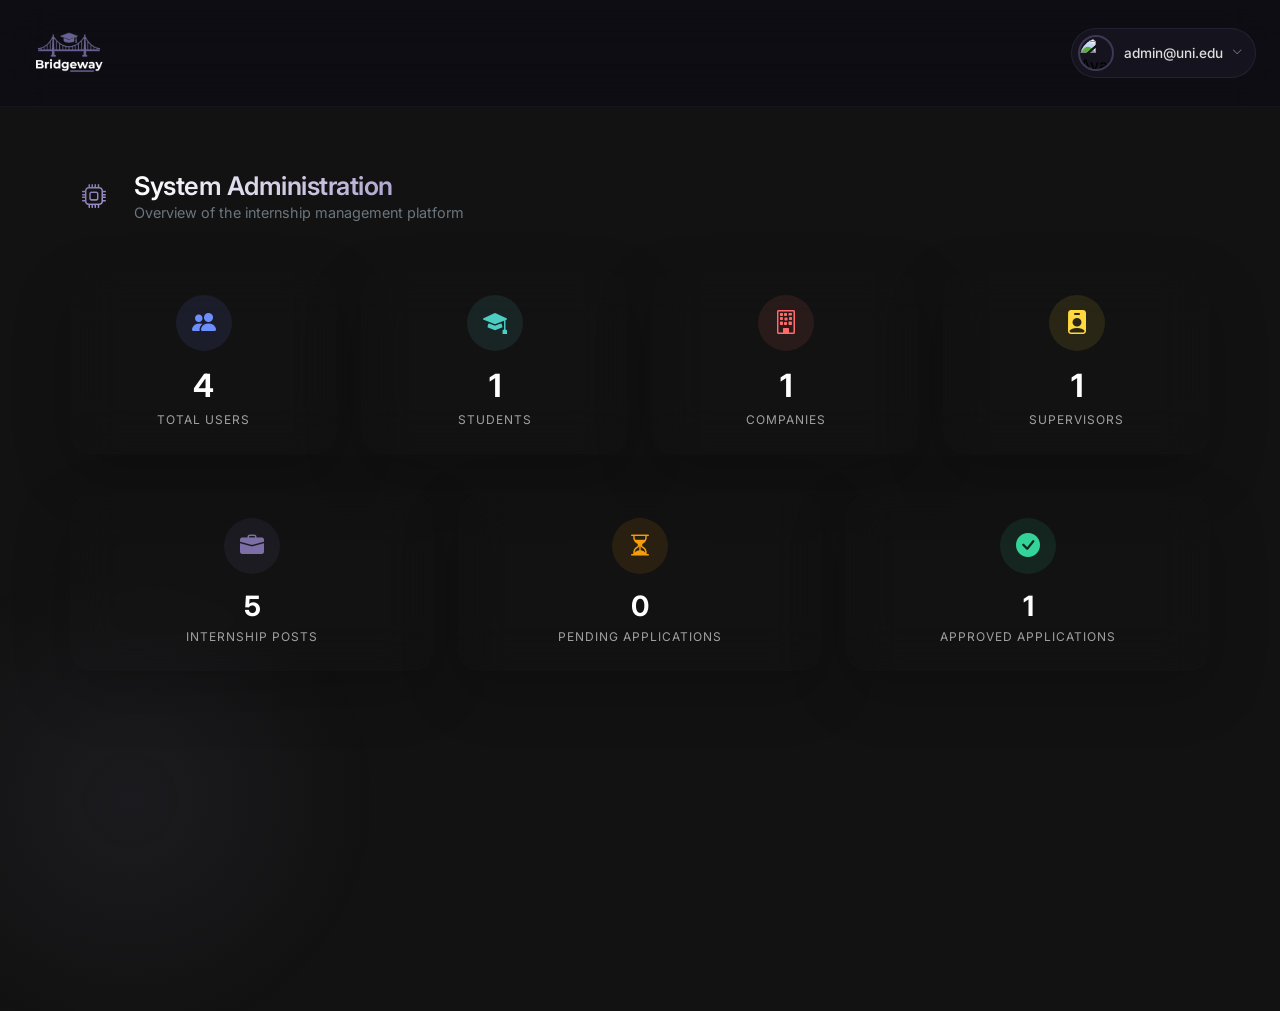
==== commit 582d82fb: "Updated logo, topbar redesign, reduced hover effects" ====
--- a/admin.html
+++ b/admin.html
@@ -8,7 +8,7 @@
 <link href="https://cdn.jsdelivr.net/npm/bootstrap@5.3.0/dist/css/bootstrap.min.css" rel="stylesheet"/>
 <link href="https://fonts.googleapis.com/css2?family=Inter:wght@300;400;500;600;700&amp;display=swap" rel="stylesheet"/>
 <link href="https://cdn.jsdelivr.net/npm/bootstrap-icons@1.11.0/font/bootstrap-icons.css" rel="stylesheet"/>
-<link href="css/site.css?v=A63YDZzwWDPajP1JJqTQMDVbI7FyiK1LTev2cKRr1CI" rel="stylesheet">
+<link href="css/site.css?v=VDS9eNm_joloY9_0uSet6S67vJ8OHN9FatF9WWQcMRQ" rel="stylesheet">
 </link></head>
 <body class="position-relative" style="min-height: 100vh; overflow-x: hidden;">
 <div class="bg-blob"></div>
@@ -18,7 +18,7 @@
 <div class="bw-topbar-inner">
 <!-- Logo -->
 <a class="bw-topbar-brand" href="index.html">
-<img alt="Bridgeway" src="images/logo.png?v=2"/>
+<img alt="Bridgeway" src="images/logo.png"/>
 </a>
 <!-- Spacer -->
 <div style="flex: 1;"></div>
@@ -53,7 +53,7 @@
 <button class="bw-dropdown-item bw-dropdown-logout" type="submit">
 <i class="bi bi-box-arrow-right"></i> Logout
                         </button>
-<input name="__RequestVerificationToken" type="hidden" value="CfDJ8EG141ZuL5dMm9925zzlYXRWxKZ5pVNdVVxnoC5RauduuP0mVBiiO5dZb5HR0atqmOpSPuwEMf2lyw2S9lZ_QyxnW7WSvm3yksQajdgxAP28w06GB5NI0fhYC65Vo2-fbIrwr49kbF3leowCD3xGX4WPgAbhKUv4LEP889jABPCtPqGOiwZhmdcKN46j6jzDwg"/></form>
+<input name="__RequestVerificationToken" type="hidden" value="CfDJ8EG141ZuL5dMm9925zzlYXTFhMXWz6gv3EjBQ0iCdrWmYez27Dha2MKO9JCj5_nfYdoVL4u_x36HkCFYbnipDqGpuBoqH-Jl24LHERv_LVpsUNNvPGyUmNlwbHY7BfXEIN09wTB0WZ9HE2OydJ90uCB6LJ3nMSq-AGJ6Os5kY5Qck-Y73mhg4gJ5eXUBsLn0Xg"/></form>
 </div>
 </div>
 </nav>
--- a/css/site.css
+++ b/css/site.css
@@ -124,7 +124,7 @@
     transform: scale(1.03);
 }
 .bw-topbar-brand img {
-    height: 55px;
+    height: 90px;
     width: auto;
     object-fit: contain;
     transition: transform 0.3s ease;
@@ -345,8 +345,8 @@
     transition: all 0.3s ease;
 }
 .stat-card:hover {
-    border-color: rgba(var(--bw-border-color), 0.25);
-    transform: translateY(-3px);
+    border-color: rgba(var(--bw-border-color), 0.2);
+    transform: translateY(-1px);
 }
 
 .stat-card .stat-icon {
@@ -397,8 +397,8 @@
 }
 .btn-primary-action:hover {
     background: #9B8EC4;
-    transform: translateY(-1px);
-    box-shadow: 0 5px 15px rgba(var(--bw-border-color), 0.3);
+    transform: none;
+    box-shadow: none;
 }
 
 .btn-secondary-action {
@@ -569,9 +569,9 @@
     left: 100%;
 }
 .premium-card:hover {
-    border-color: rgba(var(--bw-border-color), 0.22);
-    box-shadow: 0 25px 70px rgba(0, 0, 0, 0.3), 0 0 0 1px rgba(var(--bw-border-color), 0.08);
-    transform: translateY(-2px);
+    border-color: rgba(var(--bw-border-color), 0.18);
+    box-shadow: 0 10px 30px rgba(0, 0, 0, 0.2);
+    transform: none;
 }
 .premium-card > * {
     position: relative;
@@ -649,13 +649,13 @@
     height: 300px;
 }
 .premium-btn:hover {
-    transform: translateY(-3px);
-    box-shadow: 0 15px 35px rgba(var(--bw-border-color), 0.4);
+    transform: none;
+    box-shadow: 0 8px 20px rgba(var(--bw-border-color), 0.25);
     color: white;
 }
 .premium-btn:active {
-    transform: translateY(-1px);
-    box-shadow: 0 8px 20px rgba(var(--bw-border-color), 0.3);
+    transform: none;
+    box-shadow: 0 4px 12px rgba(var(--bw-border-color), 0.2);
 }
 
 .premium-btn-outline {
@@ -685,8 +685,8 @@
 }
 .premium-btn-outline:hover {
     color: white;
-    border-color: rgba(var(--bw-border-color), 0.4);
-    transform: translateY(-2px);
+    border-color: rgba(var(--bw-border-color), 0.35);
+    transform: none;
 }
 
 .premium-icon-box {
@@ -702,9 +702,9 @@
     transition: all 0.3s ease;
 }
 .premium-icon-box:hover {
-    transform: rotate(-5deg) scale(1.05);
-    border-color: rgba(var(--bw-border-color), 0.4);
-    box-shadow: 0 0 20px rgba(var(--bw-border-color), 0.15);
+    transform: none;
+    border-color: rgba(var(--bw-border-color), 0.3);
+    box-shadow: none;
 }
 .premium-icon-box i {
     font-size: 1.5rem;
@@ -853,14 +853,14 @@
     transition: all 0.4s cubic-bezier(0.25, 0.46, 0.45, 0.94) !important;
 }
 .admin-card:hover {
-    transform: translateY(-6px) !important;
-    box-shadow: 0 20px 40px rgba(0,0,0,0.35), 0 0 0 1px rgba(var(--bw-border-color), 0.2) !important;
+    transform: translateY(-2px) !important;
+    box-shadow: 0 8px 20px rgba(0,0,0,0.2) !important;
 }
 .admin-card .stat-icon-circle {
     transition: transform 0.3s ease;
 }
 .admin-card:hover .stat-icon-circle {
-    transform: scale(1.1) rotate(5deg);
+    transform: scale(1.03);
 }
 
 /* ===== DETAIL PANEL ===== */
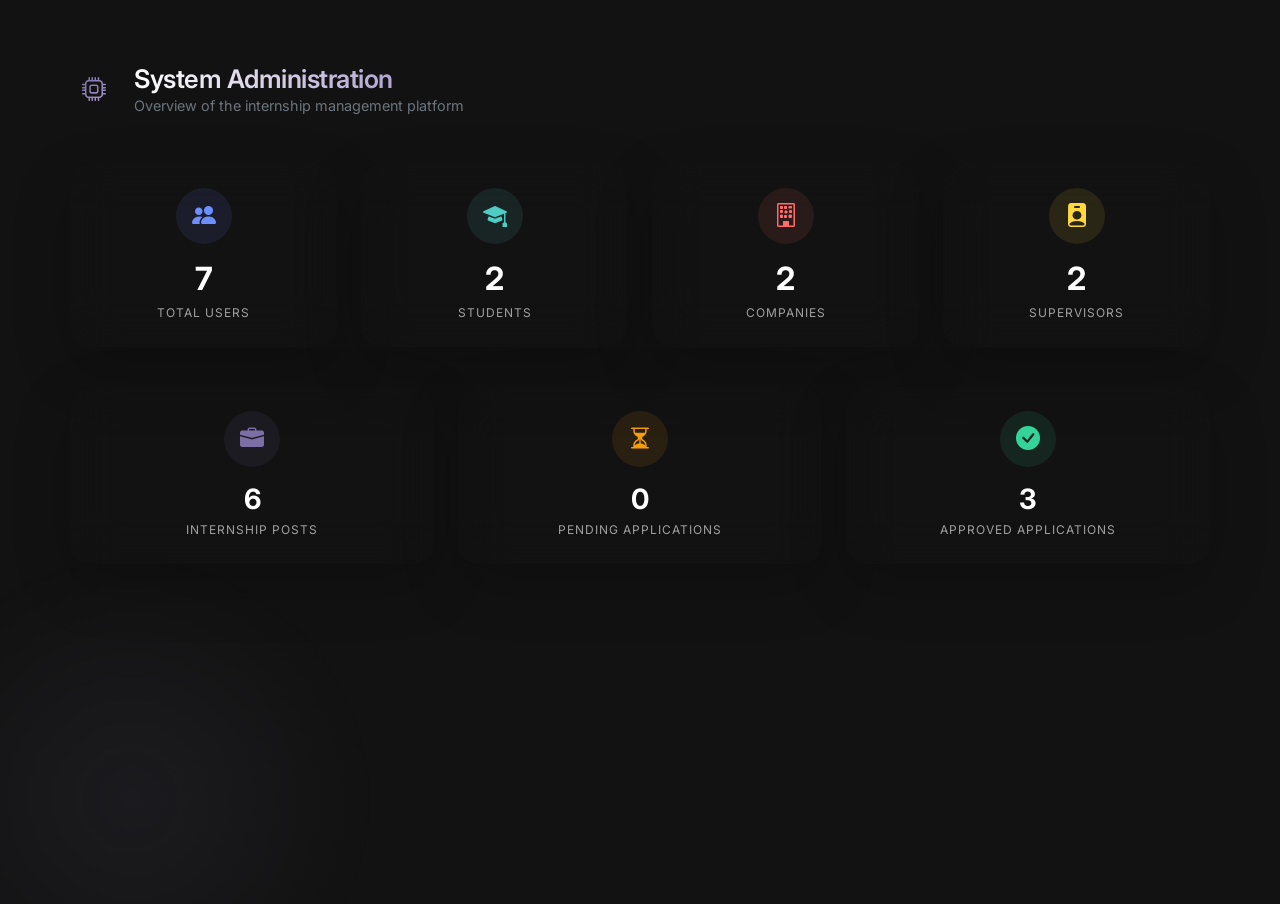
==== commit 2e02f503: "Update static HTML for Admin and Company Godmode dashboards" ====
--- a/admin.html
+++ b/admin.html
@@ -1,410 +1,716 @@
-<!DOCTYPE html>
-
-<html data-bs-theme="dark" lang="en">
-<head>
-<meta charset="utf-8"/>
-<meta content="width=device-width, initial-scale=1.0" name="viewport"/>
-<title>University Admin Dashboard - Bridgeway</title>
-<link href="https://cdn.jsdelivr.net/npm/bootstrap@5.3.0/dist/css/bootstrap.min.css" rel="stylesheet"/>
-<link href="https://fonts.googleapis.com/css2?family=Inter:wght@300;400;500;600;700&amp;display=swap" rel="stylesheet"/>
-<link href="https://cdn.jsdelivr.net/npm/bootstrap-icons@1.11.0/font/bootstrap-icons.css" rel="stylesheet"/>
-<link href="css/site.css?v=VDS9eNm_joloY9_0uSet6S67vJ8OHN9FatF9WWQcMRQ" rel="stylesheet">
-</link></head>
-<body class="position-relative" style="min-height: 100vh; overflow-x: hidden;">
-<div class="bg-blob"></div>
-<div class="bg-blob-2"></div>
-<div class="bg-blob-3"></div>
-<nav class="bw-topbar" id="mainNav">
-<div class="bw-topbar-inner">
-<!-- Logo -->
-<a class="bw-topbar-brand" href="index.html">
-<img alt="Bridgeway" src="images/logo.png"/>
-</a>
-<!-- Spacer -->
-<div style="flex: 1;"></div>
-<!-- Profile Pill -->
-<div class="bw-profile-pill" id="profilePill" onclick="document.getElementById('profileDropdown').classList.toggle('show')">
-<div class="bw-profile-avatar">
-<img alt="Avatar" src="https://ui-avatars.com/api/?name=admin@uni.edu&amp;background=1a1a2e&amp;color=9B8EC4&amp;size=36&amp;bold=true"/>
-</div>
-<span class="bw-profile-name">admin@uni.edu</span>
-<i class="bi bi-chevron-down bw-profile-chevron"></i>
-</div>
-<!-- Dropdown -->
-<div class="bw-profile-dropdown" id="profileDropdown">
-<div class="bw-dropdown-header">
-<div class="bw-dropdown-avatar">
-<img alt="Avatar" src="https://ui-avatars.com/api/?name=admin@uni.edu&amp;background=1a1a2e&amp;color=9B8EC4&amp;size=48&amp;bold=true"/>
-</div>
-<div>
-<div class="bw-dropdown-name">admin@uni.edu</div>
-<div class="bw-dropdown-role">Logged In</div>
-</div>
-</div>
-<div class="bw-dropdown-divider"></div>
-<a class="bw-dropdown-item" href="#">
-<i class="bi bi-person"></i> My Profile
-                    </a>
-<a class="bw-dropdown-item" href="#">
-<i class="bi bi-gear"></i> Settings
-                    </a>
-<div class="bw-dropdown-divider"></div>
-<form action="index.html" class="m-0 p-0" method="get">
-<button class="bw-dropdown-item bw-dropdown-logout" type="submit">
-<i class="bi bi-box-arrow-right"></i> Logout
-                        </button>
-<input name="__RequestVerificationToken" type="hidden" value="CfDJ8EG141ZuL5dMm9925zzlYXTFhMXWz6gv3EjBQ0iCdrWmYez27Dha2MKO9JCj5_nfYdoVL4u_x36HkCFYbnipDqGpuBoqH-Jl24LHERv_LVpsUNNvPGyUmNlwbHY7BfXEIN09wTB0WZ9HE2OydJ90uCB6LJ3nMSq-AGJ6Os5kY5Qck-Y73mhg4gJ5eXUBsLn0Xg"/></form>
-</div>
-</div>
-</nav>
-<script>
-            // Close dropdown when clicking outside
-            document.addEventListener('click', function(e) {
-                const pill = document.getElementById('profilePill');
-                const dropdown = document.getElementById('profileDropdown');
-                if (pill && dropdown && !pill.contains(e.target) && !dropdown.contains(e.target)) {
-                    dropdown.classList.remove('show');
-                }
-            });
-        </script>
-<main>
-<div class="position-relative" style="min-height: calc(100vh - 80px); overflow: hidden; padding: 2rem 0;">
-<div class="container position-relative z-1 dashboard-wrapper">
-<div class="dashboard-header mb-5 d-flex align-items-center animate-slide-left">
-<div class="premium-icon-box" style="width: 48px; height: 48px; border-radius: 12px; margin-right: 1rem;">
-<i class="bi bi-cpu"></i>
-</div>
-<div>
-<h2 class="mb-0 gradient-text">System Administration</h2>
-<p class="text-secondary mb-0" style="font-size: 0.9rem;">Overview of the internship management platform</p>
-</div>
-</div>
-<!-- Stats Cards Row 1 -->
-<div class="row mb-4">
-<div class="col-md-3 mb-3">
-<div class="premium-card text-center p-4 admin-card" onclick="showDetail('users')">
-<div class="stat-icon-circle mx-auto mb-3" style="width: 56px; height: 56px; background: rgba(108,142,255,0.1); border-radius: 50%; display: flex; align-items: center; justify-content: center;">
-<i class="bi bi-people-fill" style="font-size:1.5rem; color:#6c8eff;"></i>
-</div>
-<h2 style="color:#fff; font-weight: 700; margin:0;">4</h2>
-<small style="color:#a0a0a0; text-transform: uppercase; font-size: 0.75rem; letter-spacing: 1px;">Total Users</small>
-</div>
-</div>
-<div class="col-md-3 mb-3">
-<div class="premium-card text-center p-4 admin-card" onclick="showDetail('students')">
-<div class="stat-icon-circle mx-auto mb-3" style="width: 56px; height: 56px; background: rgba(78,205,196,0.1); border-radius: 50%; display: flex; align-items: center; justify-content: center;">
-<i class="bi bi-mortarboard-fill" style="font-size:1.5rem; color:#4ecdc4;"></i>
-</div>
-<h2 style="color:#fff; font-weight: 700; margin:0;">1</h2>
-<small style="color:#a0a0a0; text-transform: uppercase; font-size: 0.75rem; letter-spacing: 1px;">Students</small>
-</div>
-</div>
-<div class="col-md-3 mb-3">
-<div class="premium-card text-center p-4 admin-card" onclick="showDetail('companies')">
-<div class="stat-icon-circle mx-auto mb-3" style="width: 56px; height: 56px; background: rgba(255,107,107,0.1); border-radius: 50%; display: flex; align-items: center; justify-content: center;">
-<i class="bi bi-building" style="font-size:1.5rem; color:#ff6b6b;"></i>
-</div>
-<h2 style="color:#fff; font-weight: 700; margin:0;">1</h2>
-<small style="color:#a0a0a0; text-transform: uppercase; font-size: 0.75rem; letter-spacing: 1px;">Companies</small>
-</div>
-</div>
-<div class="col-md-3 mb-3">
-<div class="premium-card text-center p-4 admin-card" onclick="showDetail('supervisors')">
-<div class="stat-icon-circle mx-auto mb-3" style="width: 56px; height: 56px; background: rgba(255,217,61,0.1); border-radius: 50%; display: flex; align-items: center; justify-content: center;">
-<i class="bi bi-person-badge-fill" style="font-size:1.5rem; color:#ffd93d;"></i>
-</div>
-<h2 style="color:#fff; font-weight: 700; margin:0;">1</h2>
-<small style="color:#a0a0a0; text-transform: uppercase; font-size: 0.75rem; letter-spacing: 1px;">Supervisors</small>
-</div>
-</div>
-</div>
-<!-- Stats Cards Row 2 -->
-<div class="row mb-5">
-<div class="col-md-4 mb-3">
-<div class="premium-card text-center p-4 admin-card" onclick="showDetail('posts')">
-<div class="stat-icon-circle mx-auto mb-3" style="width: 56px; height: 56px; background: rgba(123,111,166,0.1); border-radius: 50%; display: flex; align-items: center; justify-content: center;">
-<i class="bi bi-briefcase-fill" style="font-size:1.5rem; color:#7B6FA6;"></i>
-</div>
-<h3 style="color:#fff; font-weight: 700; margin:0;">5</h3>
-<small style="color:#a0a0a0; text-transform: uppercase; font-size: 0.75rem; letter-spacing: 1px;">Internship Posts</small>
-</div>
-</div>
-<div class="col-md-4 mb-3">
-<div class="premium-card text-center p-4 admin-card" onclick="showDetail('pending')">
-<div class="stat-icon-circle mx-auto mb-3" style="width: 56px; height: 56px; background: rgba(245,158,11,0.1); border-radius: 50%; display: flex; align-items: center; justify-content: center;">
-<i class="bi bi-hourglass-split" style="font-size:1.5rem; color:#f59e0b;"></i>
-</div>
-<h3 style="color:#fff; font-weight: 700; margin:0;">0</h3>
-<small style="color:#a0a0a0; text-transform: uppercase; font-size: 0.75rem; letter-spacing: 1px;">Pending Applications</small>
-</div>
-</div>
-<div class="col-md-4 mb-3">
-<div class="premium-card text-center p-4 admin-card" onclick="showDetail('approved')">
-<div class="stat-icon-circle mx-auto mb-3" style="width: 56px; height: 56px; background: rgba(52,211,153,0.1); border-radius: 50%; display: flex; align-items: center; justify-content: center;">
-<i class="bi bi-check-circle-fill" style="font-size:1.5rem; color:#34d399;"></i>
-</div>
-<h3 style="color:#fff; font-weight: 700; margin:0;">1</h3>
-<small style="color:#a0a0a0; text-transform: uppercase; font-size: 0.75rem; letter-spacing: 1px;">Approved Applications</small>
-</div>
-</div>
-</div>
-<!-- Detail Panels -->
-<!-- Users -->
-<div class="detail-panel premium-card p-4" id="detail-users" style="display:none; animation: fadeIn 0.3s ease;">
-<div class="d-flex justify-content-between align-items-center mb-4">
-<h5 style="color:#fff; font-weight: 600; margin:0;">All System Users</h5>
-<button class="btn btn-sm text-secondary" onclick="document.getElementById('detail-users').style.display='none'"><i class="bi bi-x-lg"></i></button>
-</div>
-<div class="premium-table-container shadow-sm">
-<table class="table-custom mb-0">
-<thead><tr><th>ID</th><th>Email</th><th>Role</th><th>College</th></tr></thead>
-<tbody>
-<tr>
-<td style="color:#fff;">1</td>
-<td>admin@uni.edu</td>
-<td><span class="badge" style="background: rgba(123,111,166,0.1); color: #9B8EC4;">Admin</span></td>
-<td>College of IT</td>
-</tr>
-<tr>
-<td style="color:#fff;">2</td>
-<td>dr.smith@uni.edu</td>
-<td><span class="badge" style="background: rgba(123,111,166,0.1); color: #9B8EC4;">Supervisor</span></td>
-<td>College of IT</td>
-</tr>
-<tr>
-<td style="color:#fff;">3</td>
-<td>hr@techcorp.com</td>
-<td><span class="badge" style="background: rgba(123,111,166,0.1); color: #9B8EC4;">Company</span></td>
-<td>College of IT</td>
-</tr>
-<tr>
-<td style="color:#fff;">4</td>
-<td>student1@uni.edu</td>
-<td><span class="badge" style="background: rgba(123,111,166,0.1); color: #9B8EC4;">Student</span></td>
-<td>College of IT</td>
-</tr>
-</tbody>
-</table>
-</div>
-</div>
-<!-- Students -->
-<div class="detail-panel premium-card p-4" id="detail-students" style="display:none; animation: fadeIn 0.3s ease;">
-<div class="d-flex justify-content-between align-items-center mb-4">
-<h5 style="color:#fff; font-weight: 600; margin:0;">All Students</h5>
-<button class="btn btn-sm text-secondary" onclick="document.getElementById('detail-students').style.display='none'"><i class="bi bi-x-lg"></i></button>
-</div>
-<div class="premium-table-container shadow-sm">
-<table class="table-custom mb-0">
-<thead><tr><th>ID</th><th>Name</th><th>Department</th><th>GPA</th><th>Supervisor</th></tr></thead>
-<tbody>
-<tr>
-<td style="color:#fff;">4</td>
-<td style="font-weight: 500;">Alice Johnson</td>
-<td>Software Engineering</td>
-<td><span class="badge" style="background: rgba(255,255,255,0.1); color:#ccc;">3.5</span></td>
-<td>Dr. John Smith</td>
-</tr>
-</tbody>
-</table>
-</div>
-</div>
-<!-- Companies -->
-<div class="detail-panel premium-card p-4" id="detail-companies" style="display:none; animation: fadeIn 0.3s ease;">
-<div class="d-flex justify-content-between align-items-center mb-4">
-<h5 style="color:#fff; font-weight: 600; margin:0;">All Companies</h5>
-<button class="btn btn-sm text-secondary" onclick="document.getElementById('detail-companies').style.display='none'"><i class="bi bi-x-lg"></i></button>
-</div>
-<div class="premium-table-container shadow-sm">
-<table class="table-custom mb-0">
-<thead><tr><th>ID</th><th>Company Name</th><th>Contact</th><th>Location</th><th>Description</th></tr></thead>
-<tbody>
-<tr>
-<td style="color:#fff;">3</td>
-<td style="font-weight: 500;"><i class="bi bi-building me-2 text-secondary"></i>Tech Corp Inc.</td>
-<td>hr@techcorp.com</td>
-<td>Amman</td>
-<td><small style="color:#aaa;">Leading tech firm</small></td>
-</tr>
-</tbody>
-</table>
-</div>
-</div>
-<!-- Supervisors -->
-<div class="detail-panel premium-card p-4" id="detail-supervisors" style="display:none; animation: fadeIn 0.3s ease;">
-<div class="d-flex justify-content-between align-items-center mb-4">
-<h5 style="color:#fff; font-weight: 600; margin:0;">All Supervisors</h5>
-<button class="btn btn-sm text-secondary" onclick="document.getElementById('detail-supervisors').style.display='none'"><i class="bi bi-x-lg"></i></button>
-</div>
-<div class="premium-table-container shadow-sm">
-<table class="table-custom mb-0">
-<thead><tr><th>ID</th><th>Name</th><th>Department</th><th>College</th></tr></thead>
-<tbody>
-<tr>
-<td style="color:#fff;">2</td>
-<td style="font-weight: 500;">Dr. John Smith</td>
-<td>Computer Science</td>
-<td>College of IT</td>
-</tr>
-</tbody>
-</table>
-</div>
-</div>
-<!-- Internship Posts -->
-<div class="detail-panel premium-card p-4" id="detail-posts" style="display:none; animation: fadeIn 0.3s ease;">
-<div class="d-flex justify-content-between align-items-center mb-4">
-<h5 style="color:#fff; font-weight: 600; margin:0;">All Internship Posts</h5>
-<button class="btn btn-sm text-secondary" onclick="document.getElementById('detail-posts').style.display='none'"><i class="bi bi-x-lg"></i></button>
-</div>
-<div class="premium-table-container shadow-sm">
-<table class="table-custom mb-0">
-<thead><tr><th>ID</th><th>Title</th><th>Company</th><th>Deadline</th><th>Requirements</th></tr></thead>
-<tbody>
-<tr>
-<td style="color:#fff;">1</td>
-<td style="font-weight: 500;">test</td>
-<td>Tech Corp Inc.</td>
-<td>Feb 02, 2622</td>
-<td><small style="color:#aaa;">test</small></td>
-</tr>
-<tr>
-<td style="color:#fff;">2</td>
-<td style="font-weight: 500;">test</td>
-<td>Tech Corp Inc.</td>
-<td>Jan 01, 0001</td>
-<td><small style="color:#aaa;">test</small></td>
-</tr>
-<tr>
-<td style="color:#fff;">3</td>
-<td style="font-weight: 500;">test</td>
-<td>Tech Corp Inc.</td>
-<td>Jan 01, 0001</td>
-<td><small style="color:#aaa;">test</small></td>
-</tr>
-<tr>
-<td style="color:#fff;">4</td>
-<td style="font-weight: 500;">asd</td>
-<td>Tech Corp Inc.</td>
-<td>Jan 01, 0001</td>
-<td><small style="color:#aaa;">asd</small></td>
-</tr>
-<tr>
-<td style="color:#fff;">5</td>
-<td style="font-weight: 500;">asd</td>
-<td>Tech Corp Inc.</td>
-<td>Oct 10, 2026</td>
-<td><small style="color:#aaa;">asd</small></td>
-</tr>
-</tbody>
-</table>
-</div>
-</div>
-<!-- Pending Applications -->
-<div class="detail-panel premium-card p-4" id="detail-pending" style="display:none; animation: fadeIn 0.3s ease;">
-<div class="d-flex justify-content-between align-items-center mb-4">
-<h5 style="color:#fff; font-weight: 600; margin:0;">Pending Applications</h5>
-<button class="btn btn-sm text-secondary" onclick="document.getElementById('detail-pending').style.display='none'"><i class="bi bi-x-lg"></i></button>
-</div>
-<div class="text-center py-4">
-<p style="color:#777; margin:0;">No pending applications.</p>
-</div>
-</div>
-<!-- Approved Applications -->
-<div class="detail-panel premium-card p-4" id="detail-approved" style="display:none; animation: fadeIn 0.3s ease;">
-<div class="d-flex justify-content-between align-items-center mb-4">
-<h5 style="color:#fff; font-weight: 600; margin:0;">Approved Applications</h5>
-<button class="btn btn-sm text-secondary" onclick="document.getElementById('detail-approved').style.display='none'"><i class="bi bi-x-lg"></i></button>
-</div>
-<div class="premium-table-container shadow-sm">
-<table class="table-custom mb-0">
-<thead><tr><th>ID</th><th>Student</th><th>Position</th><th>Company</th><th>Status</th></tr></thead>
-<tbody>
-<tr>
-<td style="color:#fff;">2</td>
-<td>Alice Johnson</td>
-<td>test</td>
-<td>Tech Corp Inc.</td>
-<td><span class="badge-approved"><i class="bi bi-check-circle-fill me-1"></i>Approved</span></td>
-</tr>
-</tbody>
-</table>
-</div>
-</div>
-</div>
-</div>
-<style>-
-    @keyframes fadeIn {-
-        from { opacity: 0; transform: translateY(10px); }-
-        to { opacity: 1; transform: translateY(0); }-
-    }-
-    .admin-card:hover {-
-        transform: translateY(-5px) !important;-
-        box-shadow: 0 15px 30px rgba(0,0,0,0.4), inset 0 1px 0 rgba(255,255,255,0.15) !important;-
-        border-color: rgba(123, 111, 166, 0.4) !important;-
-    }-
-</style>
-<script>-
-    function showDetail(type) {-
-        document.querySelectorAll('.detail-panel').forEach(p => p.style.display = 'none');-
-        document.querySelectorAll('.admin-card').forEach(c => c.style.borderColor = 'rgba(255, 255, 255, 0.08)');-
--
-        var panel = document.getElementById('detail-' + type);-
-        if (panel.dataset.open === 'true') {-
-            panel.dataset.open = 'false';-
-            return;-
-        }-
--
-        document.querySelectorAll('.detail-panel').forEach(p => p.dataset.open = 'false');-
--
-        panel.style.display = 'block';-
-        panel.dataset.open = 'true';-
-    }-
-</script>
-</main>
-<script src="https://cdn.jsdelivr.net/npm/bootstrap@5.3.0/dist/js/bootstrap.bundle.min.js"></script>
-<script src="js/site.js?v=DLk_NJefq1UXFz713WZkG8RvA7zmrtavjk_auXyAP4o"></script>
-<script>
-        // Navbar scroll effect
-        window.addEventListener('scroll', () => {
-            const nav = document.getElementById('mainNav');
-            if (nav) {
-                nav.classList.toggle('scrolled', window.scrollY > 30);
-            }
-        });
-
-        // Staggered fade-in for cards on page load
-        document.addEventListener('DOMContentLoaded', () => {
-            const cards = document.querySelectorAll('.premium-card, .admin-card, .stat-card');
-            cards.forEach((card, i) => {
-                card.classList.add('animate-in');
-                card.style.animationDelay = `${0.08 * i}s`;
-            });
-        });
-    </script>
-</body>
-</html>
+<!DOCTYPE html>
+<html lang="en" data-bs-theme="dark">
+<head>
+    <meta charset="utf-8" />
+    <meta name="viewport" content="width=device-width, initial-scale=1.0" />
+    <title>University Admin Dashboard - Bridgeway</title>
+    <link href="https://cdn.jsdelivr.net/npm/bootstrap@5.3.0/dist/css/bootstrap.min.css" rel="stylesheet">
+    <link href="https://fonts.googleapis.com/css2?family=Inter:wght@300;400;500;600;700&display=swap" rel="stylesheet">
+    <link rel="stylesheet" href="https://cdn.jsdelivr.net/npm/bootstrap-icons@1.11.0/font/bootstrap-icons.css">
+    <link rel="stylesheet" href="/css/site.css?v=g9O6i4lC_4-6j6Jt6imMbKlg_MqVur_F4w49ibVKUeM" />
+</head>
+<body class="position-relative" style="min-height: 100vh; overflow-x: hidden;">
+    <div class="bg-blob"></div>
+    <div class="bg-blob-2"></div>
+    <div class="bg-blob-3"></div>
+
+
+    <main>
+        
+<div class="position-relative" style="min-height: calc(100vh - 80px); overflow: hidden; padding: 2rem 0;">
+    <div class="container position-relative z-1 dashboard-wrapper">
+        <div class="dashboard-header mb-5 d-flex align-items-center animate-slide-left">
+            <div class="premium-icon-box" style="width: 48px; height: 48px; border-radius: 12px; margin-right: 1rem;">
+                <i class="bi bi-cpu"></i>
+            </div>
+            <div>
+                <h2 class="mb-0 gradient-text">System Administration</h2>
+                <p class="text-secondary mb-0" style="font-size: 0.9rem;">Overview of the internship management platform</p>
+            </div>
+        </div>
+
+
+        <!-- Stats Cards Row 1 -->
+        <div class="row mb-4">
+            <div class="col-md-3 mb-3">
+                <div class="premium-card text-center p-4 admin-card" onclick="showDetail('users')">
+                    <div class="stat-icon-circle mx-auto mb-3" style="width: 56px; height: 56px; background: rgba(108,142,255,0.1); border-radius: 50%; display: flex; align-items: center; justify-content: center;">
+                        <i class="bi bi-people-fill" style="font-size:1.5rem; color:#6c8eff;"></i>
+                    </div>
+                    <h2 style="color:#fff; font-weight: 700; margin:0;">7</h2>
+                    <small style="color:#a0a0a0; text-transform: uppercase; font-size: 0.75rem; letter-spacing: 1px;">Total Users</small>
+                </div>
+            </div>
+            <div class="col-md-3 mb-3">
+                <div class="premium-card text-center p-4 admin-card" onclick="showDetail('students')">
+                    <div class="stat-icon-circle mx-auto mb-3" style="width: 56px; height: 56px; background: rgba(78,205,196,0.1); border-radius: 50%; display: flex; align-items: center; justify-content: center;">
+                        <i class="bi bi-mortarboard-fill" style="font-size:1.5rem; color:#4ecdc4;"></i>
+                    </div>
+                    <h2 style="color:#fff; font-weight: 700; margin:0;">2</h2>
+                    <small style="color:#a0a0a0; text-transform: uppercase; font-size: 0.75rem; letter-spacing: 1px;">Students</small>
+                </div>
+            </div>
+            <div class="col-md-3 mb-3">
+                <div class="premium-card text-center p-4 admin-card" onclick="showDetail('companies')">
+                    <div class="stat-icon-circle mx-auto mb-3" style="width: 56px; height: 56px; background: rgba(255,107,107,0.1); border-radius: 50%; display: flex; align-items: center; justify-content: center;">
+                        <i class="bi bi-building" style="font-size:1.5rem; color:#ff6b6b;"></i>
+                    </div>
+                    <h2 style="color:#fff; font-weight: 700; margin:0;">2</h2>
+                    <small style="color:#a0a0a0; text-transform: uppercase; font-size: 0.75rem; letter-spacing: 1px;">Companies</small>
+                </div>
+            </div>
+            <div class="col-md-3 mb-3">
+                <div class="premium-card text-center p-4 admin-card" onclick="showDetail('supervisors')">
+                    <div class="stat-icon-circle mx-auto mb-3" style="width: 56px; height: 56px; background: rgba(255,217,61,0.1); border-radius: 50%; display: flex; align-items: center; justify-content: center;">
+                        <i class="bi bi-person-badge-fill" style="font-size:1.5rem; color:#ffd93d;"></i>
+                    </div>
+                    <h2 style="color:#fff; font-weight: 700; margin:0;">2</h2>
+                    <small style="color:#a0a0a0; text-transform: uppercase; font-size: 0.75rem; letter-spacing: 1px;">Supervisors</small>
+                </div>
+            </div>
+        </div>
+
+        <!-- Stats Cards Row 2 -->
+        <div class="row mb-5">
+            <div class="col-md-4 mb-3">
+                <div class="premium-card text-center p-4 admin-card" onclick="showDetail('posts')">
+                    <div class="stat-icon-circle mx-auto mb-3" style="width: 56px; height: 56px; background: rgba(123,111,166,0.1); border-radius: 50%; display: flex; align-items: center; justify-content: center;">
+                        <i class="bi bi-briefcase-fill" style="font-size:1.5rem; color:#7B6FA6;"></i>
+                    </div>
+                    <h3 style="color:#fff; font-weight: 700; margin:0;">6</h3>
+                    <small style="color:#a0a0a0; text-transform: uppercase; font-size: 0.75rem; letter-spacing: 1px;">Internship Posts</small>
+                </div>
+            </div>
+            <div class="col-md-4 mb-3">
+                <div class="premium-card text-center p-4 admin-card" onclick="showDetail('pending')">
+                    <div class="stat-icon-circle mx-auto mb-3" style="width: 56px; height: 56px; background: rgba(245,158,11,0.1); border-radius: 50%; display: flex; align-items: center; justify-content: center;">
+                        <i class="bi bi-hourglass-split" style="font-size:1.5rem; color:#f59e0b;"></i>
+                    </div>
+                    <h3 style="color:#fff; font-weight: 700; margin:0;">0</h3>
+                    <small style="color:#a0a0a0; text-transform: uppercase; font-size: 0.75rem; letter-spacing: 1px;">Pending Applications</small>
+                </div>
+            </div>
+            <div class="col-md-4 mb-3">
+                <div class="premium-card text-center p-4 admin-card" onclick="showDetail('approved')">
+                    <div class="stat-icon-circle mx-auto mb-3" style="width: 56px; height: 56px; background: rgba(52,211,153,0.1); border-radius: 50%; display: flex; align-items: center; justify-content: center;">
+                        <i class="bi bi-check-circle-fill" style="font-size:1.5rem; color:#34d399;"></i>
+                    </div>
+                    <h3 style="color:#fff; font-weight: 700; margin:0;">3</h3>
+                    <small style="color:#a0a0a0; text-transform: uppercase; font-size: 0.75rem; letter-spacing: 1px;">Approved Applications</small>
+                </div>
+            </div>
+        </div>
+
+        <!-- Detail Panels -->
+        <!-- Users -->
+        <div id="detail-users" class="detail-panel premium-card p-4" style="display:none; animation: fadeIn 0.3s ease;">
+            <div class="d-flex justify-content-between align-items-center mb-4">
+                <h5 style="color:#fff; font-weight: 600; margin:0;">All System Users</h5>
+                <button class="btn btn-sm text-secondary" onclick="document.getElementById('detail-users').style.display='none'"><i class="bi bi-x-lg"></i></button>
+            </div>
+            <div class="premium-table-container shadow-sm" style="overflow: visible;">
+                <table class="table-custom mb-0">
+                    <thead><tr><th>ID</th><th>Email</th><th>Role</th><th>College</th></tr></thead>
+                    <tbody>
+                            <tr>
+                                <td style="color:#fff;">1</td>
+                                <td>admin@uni.edu</td>
+                                <td><span class="badge" style="background: rgba(123,111,166,0.1); color: #9B8EC4;">Admin</span></td>
+                                <td>College of IT</td>
+                            </tr>
+                            <tr>
+                                <td style="color:#fff;">2</td>
+                                <td>dr.smith@uni.edu</td>
+                                <td><span class="badge" style="background: rgba(123,111,166,0.1); color: #9B8EC4;">Supervisor</span></td>
+                                <td>College of IT</td>
+                            </tr>
+                            <tr>
+                                <td style="color:#fff;">3</td>
+                                <td>hr@techcorp.com</td>
+                                <td><span class="badge" style="background: rgba(123,111,166,0.1); color: #9B8EC4;">Company</span></td>
+                                <td>College of IT</td>
+                            </tr>
+                            <tr>
+                                <td style="color:#fff;">4</td>
+                                <td>student1@uni.edu</td>
+                                <td><span class="badge" style="background: rgba(123,111,166,0.1); color: #9B8EC4;">Student</span></td>
+                                <td>College of IT</td>
+                            </tr>
+                            <tr>
+                                <td style="color:#fff;">5</td>
+                                <td>admin2@uni.edu</td>
+                                <td><span class="badge" style="background: rgba(123,111,166,0.1); color: #9B8EC4;">Company</span></td>
+                                <td>N/A</td>
+                            </tr>
+                            <tr>
+                                <td style="color:#fff;">6</td>
+                                <td>supervisor@uni.edu</td>
+                                <td><span class="badge" style="background: rgba(123,111,166,0.1); color: #9B8EC4;">Supervisor</span></td>
+                                <td>N/A</td>
+                            </tr>
+                            <tr>
+                                <td style="color:#fff;">7</td>
+                                <td>student2@gmail.com</td>
+                                <td><span class="badge" style="background: rgba(123,111,166,0.1); color: #9B8EC4;">Student</span></td>
+                                <td>N/A</td>
+                            </tr>
+                    </tbody>
+                </table>
+            </div>
+        </div>
+
+        <!-- Students -->
+        <div id="detail-students" class="detail-panel premium-card p-4" style="display:none; animation: fadeIn 0.3s ease;">
+            <div class="d-flex justify-content-between align-items-center mb-4">
+                <h5 style="color:#fff; font-weight: 600; margin:0;">Manage Students</h5>
+                <div>
+                    <button class="btn btn-sm premium-btn-outline me-2" onclick="toggleForm('createStudentForm')"><i class="bi bi-plus-circle me-1"></i> Add Student</button>
+                    <button class="btn btn-sm text-secondary" onclick="document.getElementById('detail-students').style.display='none'"><i class="bi bi-x-lg"></i></button>
+                </div>
+            </div>
+            
+            <!-- Create Student Form -->
+            <div id="createStudentForm" style="display:none;" class="p-4 mb-4" style="background: rgba(123,111,166,0.05); border-radius: 12px; border: 1px solid rgba(123,111,166,0.2);">
+                <h6 style="color:#fff; margin-bottom: 1rem;">Add New Student User</h6>
+                <form method="post" action="/Admin?handler=CreateStudent">
+                    <div class="row">
+                        <div class="col-md-6 mb-3">
+                            <label class="premium-label">Full Name</label>
+                            <input type="text" name="fullName" class="form-control premium-input" required />
+                        </div>
+                        <div class="col-md-6 mb-3">
+                            <label class="premium-label">Email</label>
+                            <input type="email" name="email" class="form-control premium-input" required />
+                        </div>
+                        <div class="col-md-6 mb-3">
+                            <label class="premium-label">Password</label>
+                            <input type="password" name="password" class="form-control premium-input" required />
+                        </div>
+                        <div class="col-md-6 mb-3">
+                            <label class="premium-label">Department</label>
+                            <input type="text" name="department" class="form-control premium-input" />
+                        </div>
+                        <div class="col-md-6 mb-3">
+                            <label class="premium-label">GPA</label>
+                            <input type="number" step="0.01" name="gpa" class="form-control premium-input" />
+                        </div>
+                        <div class="col-md-6 mb-3">
+                            <label class="premium-label">College</label>
+                            <select name="collegeId" class="form-select premium-input">
+                                <option value="">Select College...</option>
+ <option value="1">College of IT</option>                             </select>
+                        </div>
+                    </div>
+                    <button type="submit" class="premium-btn"><i class="bi bi-person-plus-fill me-2"></i>Create Student</button>
+                <input name="__RequestVerificationToken" type="hidden" value="CfDJ8EG141ZuL5dMm9925zzlYXQ34eNnuiGpucshEpZWkITvynASBnuJ1ngSM3Y4ZyUjD1W0bvGcuLOY3g7O5vJ_4Vlxl1-O9bpWxHZpAv9DaJPpCbRv3dCc-IM33kWVSXy_zt6sGNoDvaIqA2rnx5p23SY" /></form>
+            </div>
+
+            <div class="premium-table-container shadow-sm" style="overflow: visible;">
+                <table class="table-custom mb-0">
+                    <thead><tr><th>ID</th><th>Name</th><th>Department</th><th>GPA</th><th>Supervisor</th><th>Actions</th></tr></thead>
+                    <tbody>
+                            <tr>
+                                <td style="color:#fff;">4</td>
+                                <td style="font-weight: 500;">Alice Johnson</td>
+                                <td>Software Engineering</td>
+                                <td><span class="badge" style="background: rgba(255,255,255,0.1); color:#ccc;">3.5</span></td>
+                                <td>
+                                        <div class="dropdown">
+                                            <button class="btn btn-sm dropdown-toggle" type="button" data-bs-toggle="dropdown" aria-expanded="false" style="background: rgba(52,211,153,0.1); color: #34d399; border: 1px solid rgba(52,211,153,0.2); font-size: 0.75rem; padding: 0.25rem 0.6rem; border-radius: 6px;">
+                                                Assign
+                                            </button>
+                                            <ul class="dropdown-menu dropdown-menu-dark shadow" style="background: #141420; border: 1px solid rgba(123,111,166,0.3); border-radius: 8px;">
+                                                    <li>
+                                                        <form method="post" class="m-0 p-0" action="/Admin?handler=AssignSupervisor">
+                                                            <input type="hidden" name="studentId" value="4" />
+                                                            <input type="hidden" name="supervisorId" value="2" />
+                                                            <button type="button" onclick="this.closest('form').submit();" class="dropdown-item" style="color: #ccc; font-size: 0.85rem; padding: 0.5rem 1rem; transition: all 0.2s;" onmouseover="this.style.background='rgba(123,111,166,0.2)'; this.style.color='#fff';" onmouseout="this.style.background='transparent'; this.style.color='#ccc';">
+                                                                <i class="bi bi-person-badge me-2 text-secondary"></i>Dr. John Smith
+                                                            </button>
+                                                        <input name="__RequestVerificationToken" type="hidden" value="CfDJ8EG141ZuL5dMm9925zzlYXQ34eNnuiGpucshEpZWkITvynASBnuJ1ngSM3Y4ZyUjD1W0bvGcuLOY3g7O5vJ_4Vlxl1-O9bpWxHZpAv9DaJPpCbRv3dCc-IM33kWVSXy_zt6sGNoDvaIqA2rnx5p23SY" /></form>
+                                                    </li>
+                                                    <li>
+                                                        <form method="post" class="m-0 p-0" action="/Admin?handler=AssignSupervisor">
+                                                            <input type="hidden" name="studentId" value="4" />
+                                                            <input type="hidden" name="supervisorId" value="6" />
+                                                            <button type="button" onclick="this.closest('form').submit();" class="dropdown-item" style="color: #ccc; font-size: 0.85rem; padding: 0.5rem 1rem; transition: all 0.2s;" onmouseover="this.style.background='rgba(123,111,166,0.2)'; this.style.color='#fff';" onmouseout="this.style.background='transparent'; this.style.color='#ccc';">
+                                                                <i class="bi bi-person-badge me-2 text-secondary"></i>dr 
+                                                            </button>
+                                                        <input name="__RequestVerificationToken" type="hidden" value="CfDJ8EG141ZuL5dMm9925zzlYXQ34eNnuiGpucshEpZWkITvynASBnuJ1ngSM3Y4ZyUjD1W0bvGcuLOY3g7O5vJ_4Vlxl1-O9bpWxHZpAv9DaJPpCbRv3dCc-IM33kWVSXy_zt6sGNoDvaIqA2rnx5p23SY" /></form>
+                                                    </li>
+                                            </ul>
+                                        </div>
+                                </td>
+                                <td>
+                                    <button type="button" onclick="openDeleteModal('Student', 4, 'Alice Johnson')" class="btn btn-sm" style="background: rgba(255,107,107,0.1); color: #ff6b6b; border: 1px solid rgba(255,107,107,0.2); font-size: 0.75rem; padding: 0.25rem 0.6rem; border-radius: 6px;">
+                                        <i class="bi bi-trash-fill me-1"></i>Delete
+                                    </button>
+                                </td>
+                            </tr>
+                            <tr>
+                                <td style="color:#fff;">7</td>
+                                <td style="font-weight: 500;">dr </td>
+                                <td>wtv</td>
+                                <td><span class="badge" style="background: rgba(255,255,255,0.1); color:#ccc;">N/A</span></td>
+                                <td>
+                                        <div class="dropdown">
+                                            <button class="btn btn-sm dropdown-toggle" type="button" data-bs-toggle="dropdown" aria-expanded="false" style="background: rgba(52,211,153,0.1); color: #34d399; border: 1px solid rgba(52,211,153,0.2); font-size: 0.75rem; padding: 0.25rem 0.6rem; border-radius: 6px;">
+                                                Assign
+                                            </button>
+                                            <ul class="dropdown-menu dropdown-menu-dark shadow" style="background: #141420; border: 1px solid rgba(123,111,166,0.3); border-radius: 8px;">
+                                                    <li>
+                                                        <form method="post" class="m-0 p-0" action="/Admin?handler=AssignSupervisor">
+                                                            <input type="hidden" name="studentId" value="7" />
+                                                            <input type="hidden" name="supervisorId" value="2" />
+                                                            <button type="button" onclick="this.closest('form').submit();" class="dropdown-item" style="color: #ccc; font-size: 0.85rem; padding: 0.5rem 1rem; transition: all 0.2s;" onmouseover="this.style.background='rgba(123,111,166,0.2)'; this.style.color='#fff';" onmouseout="this.style.background='transparent'; this.style.color='#ccc';">
+                                                                <i class="bi bi-person-badge me-2 text-secondary"></i>Dr. John Smith
+                                                            </button>
+                                                        <input name="__RequestVerificationToken" type="hidden" value="CfDJ8EG141ZuL5dMm9925zzlYXQ34eNnuiGpucshEpZWkITvynASBnuJ1ngSM3Y4ZyUjD1W0bvGcuLOY3g7O5vJ_4Vlxl1-O9bpWxHZpAv9DaJPpCbRv3dCc-IM33kWVSXy_zt6sGNoDvaIqA2rnx5p23SY" /></form>
+                                                    </li>
+                                                    <li>
+                                                        <form method="post" class="m-0 p-0" action="/Admin?handler=AssignSupervisor">
+                                                            <input type="hidden" name="studentId" value="7" />
+                                                            <input type="hidden" name="supervisorId" value="6" />
+                                                            <button type="button" onclick="this.closest('form').submit();" class="dropdown-item" style="color: #ccc; font-size: 0.85rem; padding: 0.5rem 1rem; transition: all 0.2s;" onmouseover="this.style.background='rgba(123,111,166,0.2)'; this.style.color='#fff';" onmouseout="this.style.background='transparent'; this.style.color='#ccc';">
+                                                                <i class="bi bi-person-badge me-2 text-secondary"></i>dr 
+                                                            </button>
+                                                        <input name="__RequestVerificationToken" type="hidden" value="CfDJ8EG141ZuL5dMm9925zzlYXQ34eNnuiGpucshEpZWkITvynASBnuJ1ngSM3Y4ZyUjD1W0bvGcuLOY3g7O5vJ_4Vlxl1-O9bpWxHZpAv9DaJPpCbRv3dCc-IM33kWVSXy_zt6sGNoDvaIqA2rnx5p23SY" /></form>
+                                                    </li>
+                                            </ul>
+                                        </div>
+                                </td>
+                                <td>
+                                    <button type="button" onclick="openDeleteModal('Student', 7, 'dr ')" class="btn btn-sm" style="background: rgba(255,107,107,0.1); color: #ff6b6b; border: 1px solid rgba(255,107,107,0.2); font-size: 0.75rem; padding: 0.25rem 0.6rem; border-radius: 6px;">
+                                        <i class="bi bi-trash-fill me-1"></i>Delete
+                                    </button>
+                                </td>
+                            </tr>
+                    </tbody>
+                </table>
+            </div>
+        </div>
+
+        <!-- Companies -->
+        <div id="detail-companies" class="detail-panel premium-card p-4" style="display:none; animation: fadeIn 0.3s ease;">
+            <div class="d-flex justify-content-between align-items-center mb-4">
+                <h5 style="color:#fff; font-weight: 600; margin:0;">Manage Companies</h5>
+                <div>
+                    <button class="btn btn-sm premium-btn-outline me-2" onclick="toggleForm('createCompanyForm')"><i class="bi bi-plus-circle me-1"></i> Add Company</button>
+                    <button class="btn btn-sm text-secondary" onclick="document.getElementById('detail-companies').style.display='none'"><i class="bi bi-x-lg"></i></button>
+                </div>
+            </div>
+
+            <!-- Create Company Form -->
+            <div id="createCompanyForm" style="display:none;" class="p-4 mb-4" style="background: rgba(123,111,166,0.05); border-radius: 12px; border: 1px solid rgba(123,111,166,0.2);">
+                <h6 style="color:#fff; margin-bottom: 1rem;">Add New Company User</h6>
+                <form method="post" action="/Admin?handler=CreateCompany">
+                    <div class="row">
+                        <div class="col-md-6 mb-3">
+                            <label class="premium-label">Company Name</label>
+                            <input type="text" name="companyName" class="form-control premium-input" required />
+                        </div>
+                        <div class="col-md-6 mb-3">
+                            <label class="premium-label">Contact Email</label>
+                            <input type="email" name="contactEmail" class="form-control premium-input" required />
+                        </div>
+                        <div class="col-md-6 mb-3">
+                            <label class="premium-label">Password</label>
+                            <input type="password" name="password" class="form-control premium-input" required />
+                        </div>
+                        <div class="col-md-6 mb-3">
+                            <label class="premium-label">Location</label>
+                            <input type="text" name="location" class="form-control premium-input" />
+                        </div>
+                        <div class="col-md-12 mb-3">
+                            <label class="premium-label">Description</label>
+                            <input type="text" name="description" class="form-control premium-input" />
+                        </div>
+                    </div>
+                    <button type="submit" class="premium-btn"><i class="bi bi-building-add me-2"></i>Create Company</button>
+                <input name="__RequestVerificationToken" type="hidden" value="CfDJ8EG141ZuL5dMm9925zzlYXQ34eNnuiGpucshEpZWkITvynASBnuJ1ngSM3Y4ZyUjD1W0bvGcuLOY3g7O5vJ_4Vlxl1-O9bpWxHZpAv9DaJPpCbRv3dCc-IM33kWVSXy_zt6sGNoDvaIqA2rnx5p23SY" /></form>
+            </div>
+
+            <div class="premium-table-container shadow-sm" style="overflow: visible;">
+                <table class="table-custom mb-0">
+                    <thead><tr><th>ID</th><th>Company Name</th><th>Contact</th><th>Location</th><th>Actions</th></tr></thead>
+                    <tbody>
+                            <tr>
+                                <td style="color:#fff;">3</td>
+                                <td style="font-weight: 500;"><i class="bi bi-building me-2 text-secondary"></i>Ghaith company</td>
+                                <td>hr@techcorp.com</td>
+                                <td>Amman</td>
+                                <td>
+                                    <button type="button" onclick="openDeleteModal('Company', 3, 'Ghaith company')" class="btn btn-sm" style="background: rgba(255,107,107,0.1); color: #ff6b6b; border: 1px solid rgba(255,107,107,0.2); font-size: 0.75rem; padding: 0.25rem 0.6rem; border-radius: 6px;">
+                                        <i class="bi bi-trash-fill me-1"></i>Delete
+                                    </button>
+                                </td>
+                            </tr>
+                            <tr>
+                                <td style="color:#fff;">5</td>
+                                <td style="font-weight: 500;"><i class="bi bi-building me-2 text-secondary"></i>Company</td>
+                                <td>admin2@uni.edu</td>
+                                <td>N/A</td>
+                                <td>
+                                    <button type="button" onclick="openDeleteModal('Company', 5, 'Company')" class="btn btn-sm" style="background: rgba(255,107,107,0.1); color: #ff6b6b; border: 1px solid rgba(255,107,107,0.2); font-size: 0.75rem; padding: 0.25rem 0.6rem; border-radius: 6px;">
+                                        <i class="bi bi-trash-fill me-1"></i>Delete
+                                    </button>
+                                </td>
+                            </tr>
+                    </tbody>
+                </table>
+            </div>
+        </div>
+
+        <!-- Supervisors -->
+        <div id="detail-supervisors" class="detail-panel premium-card p-4" style="display:none; animation: fadeIn 0.3s ease;">
+            <div class="d-flex justify-content-between align-items-center mb-4">
+                <h5 style="color:#fff; font-weight: 600; margin:0;">Manage Supervisors</h5>
+                <div>
+                    <button class="btn btn-sm premium-btn-outline me-2" onclick="toggleForm('createSupervisorForm')"><i class="bi bi-plus-circle me-1"></i> Add Supervisor</button>
+                    <button class="btn btn-sm text-secondary" onclick="document.getElementById('detail-supervisors').style.display='none'"><i class="bi bi-x-lg"></i></button>
+                </div>
+            </div>
+
+            <!-- Create Supervisor Form -->
+            <div id="createSupervisorForm" style="display:none;" class="p-4 mb-4" style="background: rgba(123,111,166,0.05); border-radius: 12px; border: 1px solid rgba(123,111,166,0.2);">
+                <h6 style="color:#fff; margin-bottom: 1rem;">Add New Supervisor User</h6>
+                <form method="post" action="/Admin?handler=CreateSupervisor">
+                    <div class="row">
+                        <div class="col-md-6 mb-3">
+                            <label class="premium-label">Full Name</label>
+                            <input type="text" name="fullName" class="form-control premium-input" required />
+                        </div>
+                        <div class="col-md-6 mb-3">
+                            <label class="premium-label">Email</label>
+                            <input type="email" name="email" class="form-control premium-input" required />
+                        </div>
+                        <div class="col-md-6 mb-3">
+                            <label class="premium-label">Password</label>
+                            <input type="password" name="password" class="form-control premium-input" required />
+                        </div>
+                        <div class="col-md-6 mb-3">
+                            <label class="premium-label">Department</label>
+                            <input type="text" name="department" class="form-control premium-input" />
+                        </div>
+                        <div class="col-md-6 mb-3">
+                            <label class="premium-label">College</label>
+                            <select name="collegeId" class="form-select premium-input">
+                                <option value="">Select College...</option>
+ <option value="1">College of IT</option>                             </select>
+                        </div>
+                    </div>
+                    <button type="submit" class="premium-btn"><i class="bi bi-person-plus-fill me-2"></i>Create Supervisor</button>
+                <input name="__RequestVerificationToken" type="hidden" value="CfDJ8EG141ZuL5dMm9925zzlYXQ34eNnuiGpucshEpZWkITvynASBnuJ1ngSM3Y4ZyUjD1W0bvGcuLOY3g7O5vJ_4Vlxl1-O9bpWxHZpAv9DaJPpCbRv3dCc-IM33kWVSXy_zt6sGNoDvaIqA2rnx5p23SY" /></form>
+            </div>
+
+            <div class="premium-table-container shadow-sm" style="overflow: visible;">
+                <table class="table-custom mb-0">
+                    <thead><tr><th>ID</th><th>Name</th><th>Department</th><th>College</th><th>Actions</th></tr></thead>
+                    <tbody>
+                            <tr>
+                                <td style="color:#fff;">2</td>
+                                <td style="font-weight: 500;">Dr. John Smith</td>
+                                <td>Computer Science</td>
+                                <td>College of IT</td>
+                                <td>
+                                    <button type="button" onclick="openDeleteModal('Supervisor', 2, 'Dr. John Smith')" class="btn btn-sm" style="background: rgba(255,107,107,0.1); color: #ff6b6b; border: 1px solid rgba(255,107,107,0.2); font-size: 0.75rem; padding: 0.25rem 0.6rem; border-radius: 6px;">
+                                        <i class="bi bi-trash-fill me-1"></i>Delete
+                                    </button>
+                                </td>
+                            </tr>
+                            <tr>
+                                <td style="color:#fff;">6</td>
+                                <td style="font-weight: 500;">dr </td>
+                                <td>N/A</td>
+                                <td>N/A</td>
+                                <td>
+                                    <button type="button" onclick="openDeleteModal('Supervisor', 6, 'dr ')" class="btn btn-sm" style="background: rgba(255,107,107,0.1); color: #ff6b6b; border: 1px solid rgba(255,107,107,0.2); font-size: 0.75rem; padding: 0.25rem 0.6rem; border-radius: 6px;">
+                                        <i class="bi bi-trash-fill me-1"></i>Delete
+                                    </button>
+                                </td>
+                            </tr>
+                    </tbody>
+                </table>
+            </div>
+        </div>
+
+        <!-- Internship Posts -->
+        <div id="detail-posts" class="detail-panel premium-card p-4" style="display:none; animation: fadeIn 0.3s ease;">
+            <div class="d-flex justify-content-between align-items-center mb-4">
+                <h5 style="color:#fff; font-weight: 600; margin:0;">Manage Internship Posts</h5>
+                <button class="btn btn-sm text-secondary" onclick="document.getElementById('detail-posts').style.display='none'"><i class="bi bi-x-lg"></i></button>
+            </div>
+            <div class="premium-table-container shadow-sm" style="overflow: visible;">
+                <table class="table-custom mb-0">
+                    <thead><tr><th>ID</th><th>Title</th><th>Company</th><th>Status</th><th>Actions</th></tr></thead>
+                    <tbody>
+                            <tr>
+                                <td style="color:#fff;">3</td>
+                                <td style="font-weight: 500;">test</td>
+                                <td>Ghaith company</td>
+                                <td>
+ <span class="badge" style="background: rgba(52,211,153,0.1); color:#34d399;">Open</span>                                 </td>
+                                <td>
+                                    <button type="button" onclick="openDeleteModal('Post', 3, 'test')" class="btn btn-sm" style="background: rgba(255,107,107,0.1); color: #ff6b6b; border: 1px solid rgba(255,107,107,0.2); font-size: 0.75rem; padding: 0.25rem 0.6rem; border-radius: 6px;">
+                                        <i class="bi bi-trash-fill me-1"></i>Delete
+                                    </button>
+                                </td>
+                            </tr>
+                            <tr>
+                                <td style="color:#fff;">4</td>
+                                <td style="font-weight: 500;">asd</td>
+                                <td>Ghaith company</td>
+                                <td>
+ <span class="badge" style="background: rgba(52,211,153,0.1); color:#34d399;">Open</span>                                 </td>
+                                <td>
+                                    <button type="button" onclick="openDeleteModal('Post', 4, 'asd')" class="btn btn-sm" style="background: rgba(255,107,107,0.1); color: #ff6b6b; border: 1px solid rgba(255,107,107,0.2); font-size: 0.75rem; padding: 0.25rem 0.6rem; border-radius: 6px;">
+                                        <i class="bi bi-trash-fill me-1"></i>Delete
+                                    </button>
+                                </td>
+                            </tr>
+                            <tr>
+                                <td style="color:#fff;">5</td>
+                                <td style="font-weight: 500;">asd</td>
+                                <td>Ghaith company</td>
+                                <td>
+ <span class="badge" style="background: rgba(52,211,153,0.1); color:#34d399;">Open</span>                                 </td>
+                                <td>
+                                    <button type="button" onclick="openDeleteModal('Post', 5, 'asd')" class="btn btn-sm" style="background: rgba(255,107,107,0.1); color: #ff6b6b; border: 1px solid rgba(255,107,107,0.2); font-size: 0.75rem; padding: 0.25rem 0.6rem; border-radius: 6px;">
+                                        <i class="bi bi-trash-fill me-1"></i>Delete
+                                    </button>
+                                </td>
+                            </tr>
+                            <tr>
+                                <td style="color:#fff;">6</td>
+                                <td style="font-weight: 500;">Software Engineering Intern</td>
+                                <td>Ghaith company</td>
+                                <td>
+ <span class="badge" style="background: rgba(255,255,255,0.1); color:#aaa;">Closed</span>                                 </td>
+                                <td>
+                                    <button type="button" onclick="openDeleteModal('Post', 6, 'Software Engineering Intern')" class="btn btn-sm" style="background: rgba(255,107,107,0.1); color: #ff6b6b; border: 1px solid rgba(255,107,107,0.2); font-size: 0.75rem; padding: 0.25rem 0.6rem; border-radius: 6px;">
+                                        <i class="bi bi-trash-fill me-1"></i>Delete
+                                    </button>
+                                </td>
+                            </tr>
+                            <tr>
+                                <td style="color:#fff;">7</td>
+                                <td style="font-weight: 500;">QA / Software Testing Intern</td>
+                                <td>Ghaith company</td>
+                                <td>
+ <span class="badge" style="background: rgba(52,211,153,0.1); color:#34d399;">Open</span>                                 </td>
+                                <td>
+                                    <button type="button" onclick="openDeleteModal('Post', 7, 'QA / Software Testing Intern')" class="btn btn-sm" style="background: rgba(255,107,107,0.1); color: #ff6b6b; border: 1px solid rgba(255,107,107,0.2); font-size: 0.75rem; padding: 0.25rem 0.6rem; border-radius: 6px;">
+                                        <i class="bi bi-trash-fill me-1"></i>Delete
+                                    </button>
+                                </td>
+                            </tr>
+                            <tr>
+                                <td style="color:#fff;">8</td>
+                                <td style="font-weight: 500;">QA / Software Testing Intern</td>
+                                <td>Ghaith company</td>
+                                <td>
+ <span class="badge" style="background: rgba(52,211,153,0.1); color:#34d399;">Open</span>                                 </td>
+                                <td>
+                                    <button type="button" onclick="openDeleteModal('Post', 8, 'QA / Software Testing Intern')" class="btn btn-sm" style="background: rgba(255,107,107,0.1); color: #ff6b6b; border: 1px solid rgba(255,107,107,0.2); font-size: 0.75rem; padding: 0.25rem 0.6rem; border-radius: 6px;">
+                                        <i class="bi bi-trash-fill me-1"></i>Delete
+                                    </button>
+                                </td>
+                            </tr>
+                    </tbody>
+                </table>
+            </div>
+        </div>
+
+        <!-- Pending Applications -->
+        <div id="detail-pending" class="detail-panel premium-card p-4" style="display:none; animation: fadeIn 0.3s ease;">
+            <div class="d-flex justify-content-between align-items-center mb-4">
+                <h5 style="color:#fff; font-weight: 600; margin:0;">Pending Applications</h5>
+                <button class="btn btn-sm text-secondary" onclick="document.getElementById('detail-pending').style.display='none'"><i class="bi bi-x-lg"></i></button>
+            </div>
+                <div class="text-center py-4">
+                    <p style="color:#777; margin:0;">No pending applications.</p>
+                </div>
+        </div>
+
+        <!-- Approved Applications -->
+        <div id="detail-approved" class="detail-panel premium-card p-4" style="display:none; animation: fadeIn 0.3s ease;">
+            <div class="d-flex justify-content-between align-items-center mb-4">
+                <h5 style="color:#fff; font-weight: 600; margin:0;">Approved Applications</h5>
+                <button class="btn btn-sm text-secondary" onclick="document.getElementById('detail-approved').style.display='none'"><i class="bi bi-x-lg"></i></button>
+            </div>
+                <div class="premium-table-container shadow-sm">
+                    <table class="table-custom mb-0">
+                        <thead><tr><th>ID</th><th>Student</th><th>Position</th><th>Company</th><th>Status</th><th>Action</th></tr></thead>
+                        <tbody>
+                                <tr>
+                                    <td style="color:#fff;">3</td>
+                                    <td>Alice Johnson</td>
+                                    <td>test</td>
+                                    <td>Ghaith company</td>
+                                    <td><span class="badge-approved"><i class="bi bi-check-circle-fill me-1"></i>Active</span></td>
+                                    <td>
+                                        <button type="button" onclick="openTerminateModal(3, 'Alice Johnson', 'test')" class="btn btn-sm" style="background: rgba(255,107,107,0.1); color: #ff6b6b; border: 1px solid rgba(255,107,107,0.2); font-size: 0.75rem; padding: 0.25rem 0.6rem; border-radius: 6px;" onmouseover="this.style.background='rgba(255,107,107,0.25)'" onmouseout="this.style.background='rgba(255,107,107,0.1)'">
+                                            <i class="bi bi-x-octagon-fill me-1"></i>Terminate
+                                        </button>
+                                    </td>
+                                </tr>
+                                <tr>
+                                    <td style="color:#fff;">4</td>
+                                    <td>Alice Johnson</td>
+                                    <td>asd</td>
+                                    <td>Ghaith company</td>
+                                    <td><span class="badge-approved"><i class="bi bi-check-circle-fill me-1"></i>Active</span></td>
+                                    <td>
+                                        <button type="button" onclick="openTerminateModal(4, 'Alice Johnson', 'asd')" class="btn btn-sm" style="background: rgba(255,107,107,0.1); color: #ff6b6b; border: 1px solid rgba(255,107,107,0.2); font-size: 0.75rem; padding: 0.25rem 0.6rem; border-radius: 6px;" onmouseover="this.style.background='rgba(255,107,107,0.25)'" onmouseout="this.style.background='rgba(255,107,107,0.1)'">
+                                            <i class="bi bi-x-octagon-fill me-1"></i>Terminate
+                                        </button>
+                                    </td>
+                                </tr>
+                                <tr>
+                                    <td style="color:#fff;">5</td>
+                                    <td>Alice Johnson</td>
+                                    <td>asd</td>
+                                    <td>Ghaith company</td>
+                                    <td><span class="badge-approved"><i class="bi bi-check-circle-fill me-1"></i>Active</span></td>
+                                    <td>
+                                        <button type="button" onclick="openTerminateModal(5, 'Alice Johnson', 'asd')" class="btn btn-sm" style="background: rgba(255,107,107,0.1); color: #ff6b6b; border: 1px solid rgba(255,107,107,0.2); font-size: 0.75rem; padding: 0.25rem 0.6rem; border-radius: 6px;" onmouseover="this.style.background='rgba(255,107,107,0.25)'" onmouseout="this.style.background='rgba(255,107,107,0.1)'">
+                                            <i class="bi bi-x-octagon-fill me-1"></i>Terminate
+                                        </button>
+                                    </td>
+                                </tr>
+                        </tbody>
+                    </table>
+                </div>
+        </div>
+    </div>
+</div>
+
+<style>
+    @keyframes fadeIn {
+        from { opacity: 0; transform: translateY(10px); }
+        to { opacity: 1; transform: translateY(0); }
+    }
+    .admin-card:hover {
+        transform: translateY(-5px) !important;
+        box-shadow: 0 15px 30px rgba(0,0,0,0.4), inset 0 1px 0 rgba(255,255,255,0.15) !important;
+        border-color: rgba(123, 111, 166, 0.4) !important;
+    }
+    .modal, .modal-dialog, .modal-content, .modal-backdrop {
+        transition: none !important; animation: none !important;
+    }
+</style>
+
+<!-- Generic Delete Modal -->
+<div class="modal" id="deleteModal" tabindex="-1" aria-hidden="true">
+  <div class="modal-dialog modal-dialog-centered">
+    <div class="modal-content premium-card" style="background: #141420; border: 1px solid rgba(255, 107, 107, 0.3);">
+      <div class="modal-header border-0 pb-0">
+        <h5 class="modal-title" style="color: #ff6b6b; font-weight: 600;"><i class="bi bi-exclamation-triangle-fill me-2"></i> Confirm Delete</h5>
+        <button type="button" class="btn-close btn-close-white" data-bs-dismiss="modal"></button>
+      </div>
+      <div class="modal-body pt-3 pb-4" style="color: #aaa;">
+        Are you sure you want to completely delete <strong id="deleteModalType" style="color:#9B8EC4;"></strong>: <strong id="deleteModalName" style="color:#fff;"></strong>? This action cannot be undone and will remove all related data.
+      </div>
+      <div class="modal-footer border-0 pt-0">
+        <button type="button" class="premium-btn-outline" data-bs-dismiss="modal" style="padding: 0.5rem 1.2rem;">Cancel</button>
+        <form id="deleteModalForm" method="post" class="m-0 p-0">
+            <input type="hidden" id="deleteModalId" name="" value="" />
+            <button type="button" onclick="document.getElementById('deleteModalForm').submit();" class="premium-btn" style="background: #ff6b6b; color: white; padding: 0.5rem 1.2rem; border: none;"><i class="bi bi-trash-fill me-2"></i>Delete</button>
+        <input name="__RequestVerificationToken" type="hidden" value="CfDJ8EG141ZuL5dMm9925zzlYXQ34eNnuiGpucshEpZWkITvynASBnuJ1ngSM3Y4ZyUjD1W0bvGcuLOY3g7O5vJ_4Vlxl1-O9bpWxHZpAv9DaJPpCbRv3dCc-IM33kWVSXy_zt6sGNoDvaIqA2rnx5p23SY" /></form>
+      </div>
+    </div>
+  </div>
+</div>
+
+<!-- Terminate Confirmation Modal -->
+<div class="modal" id="terminateModal" tabindex="-1" aria-hidden="true">
+  <div class="modal-dialog modal-dialog-centered">
+    <div class="modal-content premium-card" style="background: #141420; border: 1px solid rgba(255, 107, 107, 0.3);">
+      <div class="modal-header border-0 pb-0">
+        <h5 class="modal-title" style="color: #ff6b6b; font-weight: 600;"><i class="bi bi-exclamation-triangle-fill me-2"></i> Terminate Internship</h5>
+        <button type="button" class="btn-close btn-close-white" data-bs-dismiss="modal"></button>
+      </div>
+      <div class="modal-body pt-3 pb-4" style="color: #aaa;">
+        Are you sure you want to terminate the internship for <strong id="terminateStudentName" style="color:#fff;"></strong> at <strong id="terminatePositionName" style="color:#9B8EC4;"></strong>? This will revoke their accepted status.
+      </div>
+      <div class="modal-footer border-0 pt-0">
+        <button type="button" class="premium-btn-outline" data-bs-dismiss="modal" style="padding: 0.5rem 1.2rem;">Cancel</button>
+        <form id="terminateForm" method="post" class="m-0 p-0" action="/Admin?handler=Terminate">
+            <input type="hidden" id="terminateAppId" name="applicationId" value="" />
+            <button type="button" onclick="document.getElementById('terminateForm').submit();" class="premium-btn" style="background: #ff6b6b; color: white; padding: 0.5rem 1.2rem; border: none;"><i class="bi bi-x-octagon-fill me-2"></i>Terminate</button>
+        <input name="__RequestVerificationToken" type="hidden" value="CfDJ8EG141ZuL5dMm9925zzlYXQ34eNnuiGpucshEpZWkITvynASBnuJ1ngSM3Y4ZyUjD1W0bvGcuLOY3g7O5vJ_4Vlxl1-O9bpWxHZpAv9DaJPpCbRv3dCc-IM33kWVSXy_zt6sGNoDvaIqA2rnx5p23SY" /></form>
+      </div>
+    </div>
+  </div>
+</div>
+
+<script>
+    function showDetail(type) {
+        document.querySelectorAll('.detail-panel').forEach(p => p.style.display = 'none');
+        document.querySelectorAll('.admin-card').forEach(c => c.style.borderColor = 'rgba(255, 255, 255, 0.08)');
+
+        var panel = document.getElementById('detail-' + type);
+        if (panel.dataset.open === 'true') {
+            panel.dataset.open = 'false';
+            return;
+        }
+
+        document.querySelectorAll('.detail-panel').forEach(p => p.dataset.open = 'false');
+        panel.style.display = 'block';
+        panel.dataset.open = 'true';
+    }
+
+    function toggleForm(id) {
+        var form = document.getElementById(id);
+        form.style.display = form.style.display === 'none' ? 'block' : 'none';
+    }
+
+    function openDeleteModal(type, id, name) {
+        document.getElementById('deleteModalType').textContent = type;
+        document.getElementById('deleteModalName').textContent = name;
+        var idField = document.getElementById('deleteModalId');
+        
+        // Dynamically set the ID field name based on type
+        if (type === 'Student') idField.name = 'studentId';
+        else if (type === 'Company') idField.name = 'companyId';
+        else if (type === 'Supervisor') idField.name = 'supervisorId';
+        else if (type === 'Post') idField.name = 'internshipId';
+        
+        idField.value = id;
+        document.getElementById('deleteModalForm').setAttribute('action', '?handler=Delete' + type);
+        new bootstrap.Modal(document.getElementById('deleteModal')).show();
+    }
+
+    function openTerminateModal(appId, studentName, positionName) {
+        document.getElementById('terminateAppId').value = appId;
+        document.getElementById('terminateStudentName').textContent = studentName;
+        document.getElementById('terminatePositionName').textContent = positionName;
+        new bootstrap.Modal(document.getElementById('terminateModal')).show();
+    }
+</script>
+
+    </main>
+
+    <script src="https://cdn.jsdelivr.net/npm/bootstrap@5.3.0/dist/js/bootstrap.bundle.min.js"></script>
+    <script src="/js/site.js?v=DLk_NJefq1UXFz713WZkG8RvA7zmrtavjk_auXyAP4o"></script>
+    <script>
+        // Navbar scroll effect
+        window.addEventListener('scroll', () => {
+            const nav = document.getElementById('mainNav');
+            if (nav) {
+                nav.classList.toggle('scrolled', window.scrollY > 30);
+            }
+        });
+
+        // Staggered fade-in for cards on page load
+        document.addEventListener('DOMContentLoaded', () => {
+            const cards = document.querySelectorAll('.premium-card, .admin-card, .stat-card');
+            cards.forEach((card, i) => {
+                card.classList.add('animate-in');
+                card.style.animationDelay = `${0.08 * i}s`;
+            });
+        });
+    </script>
+    
+</body>
+</html>
